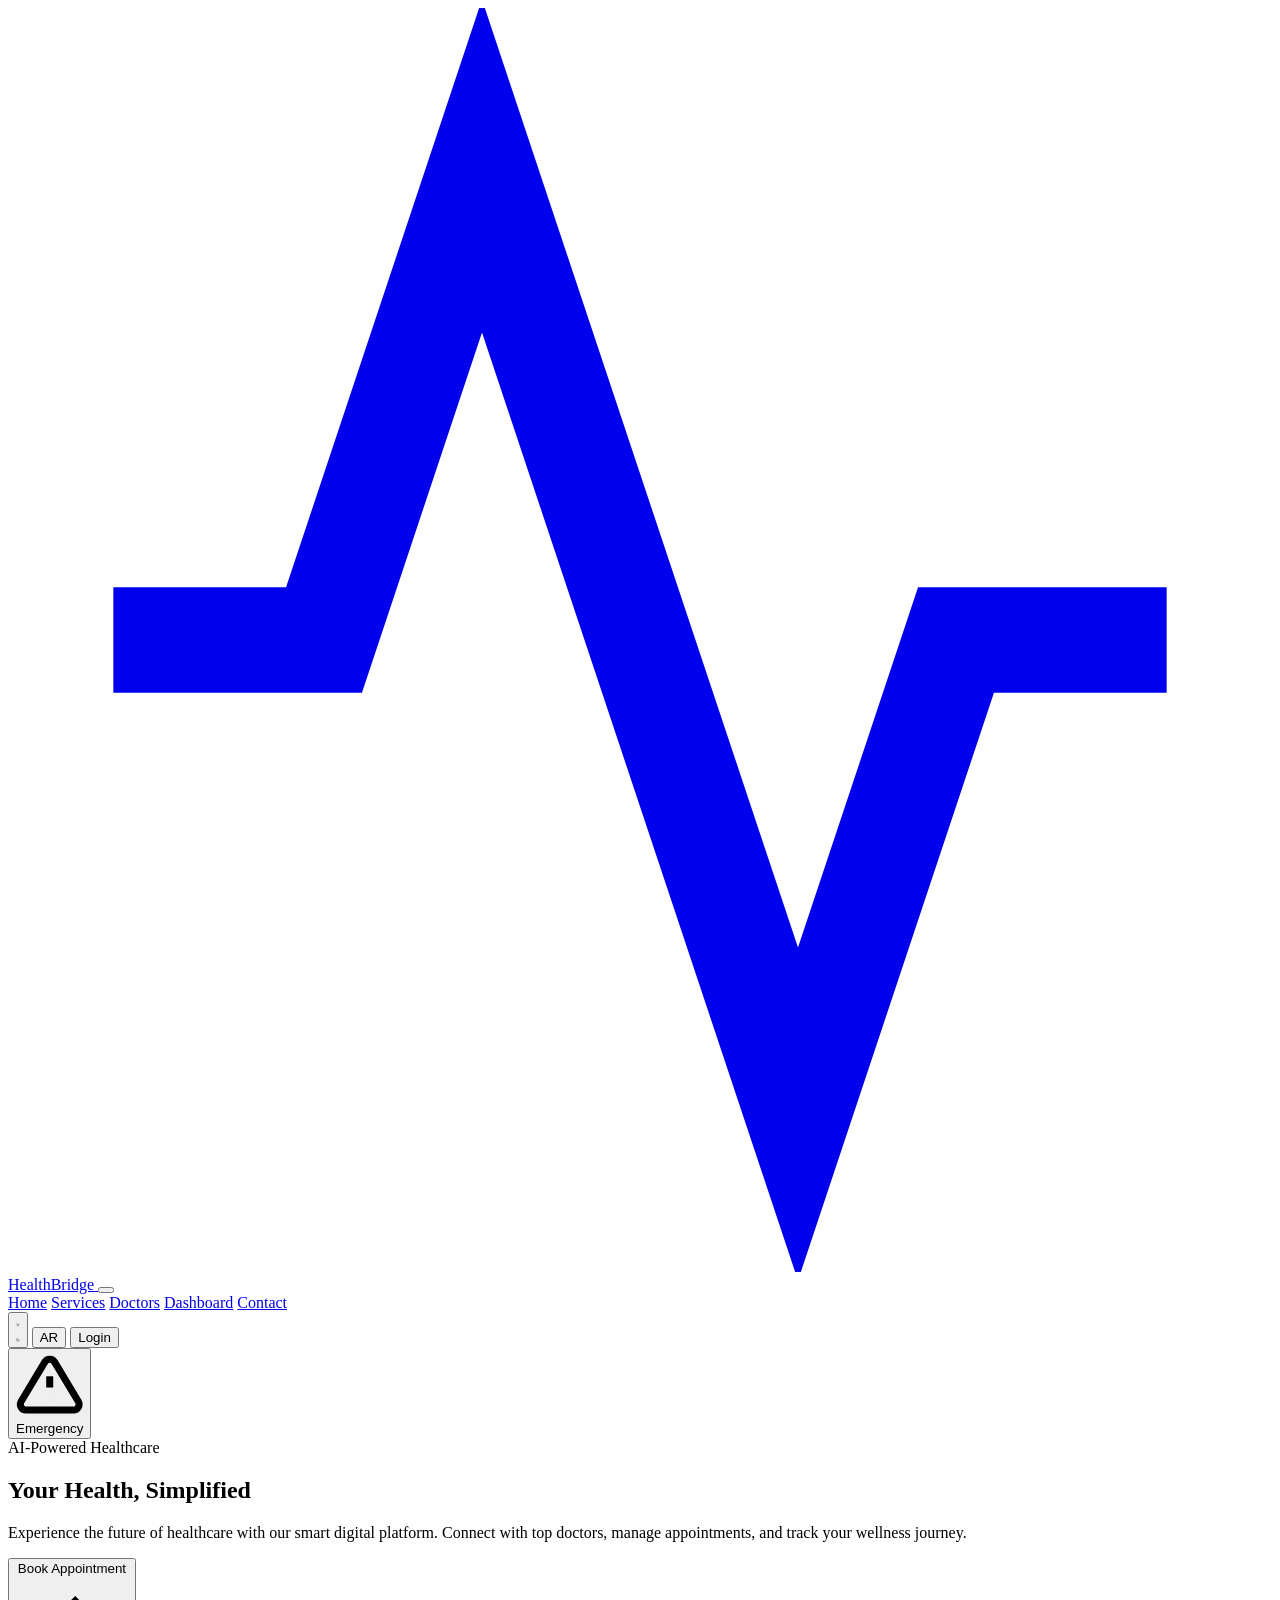
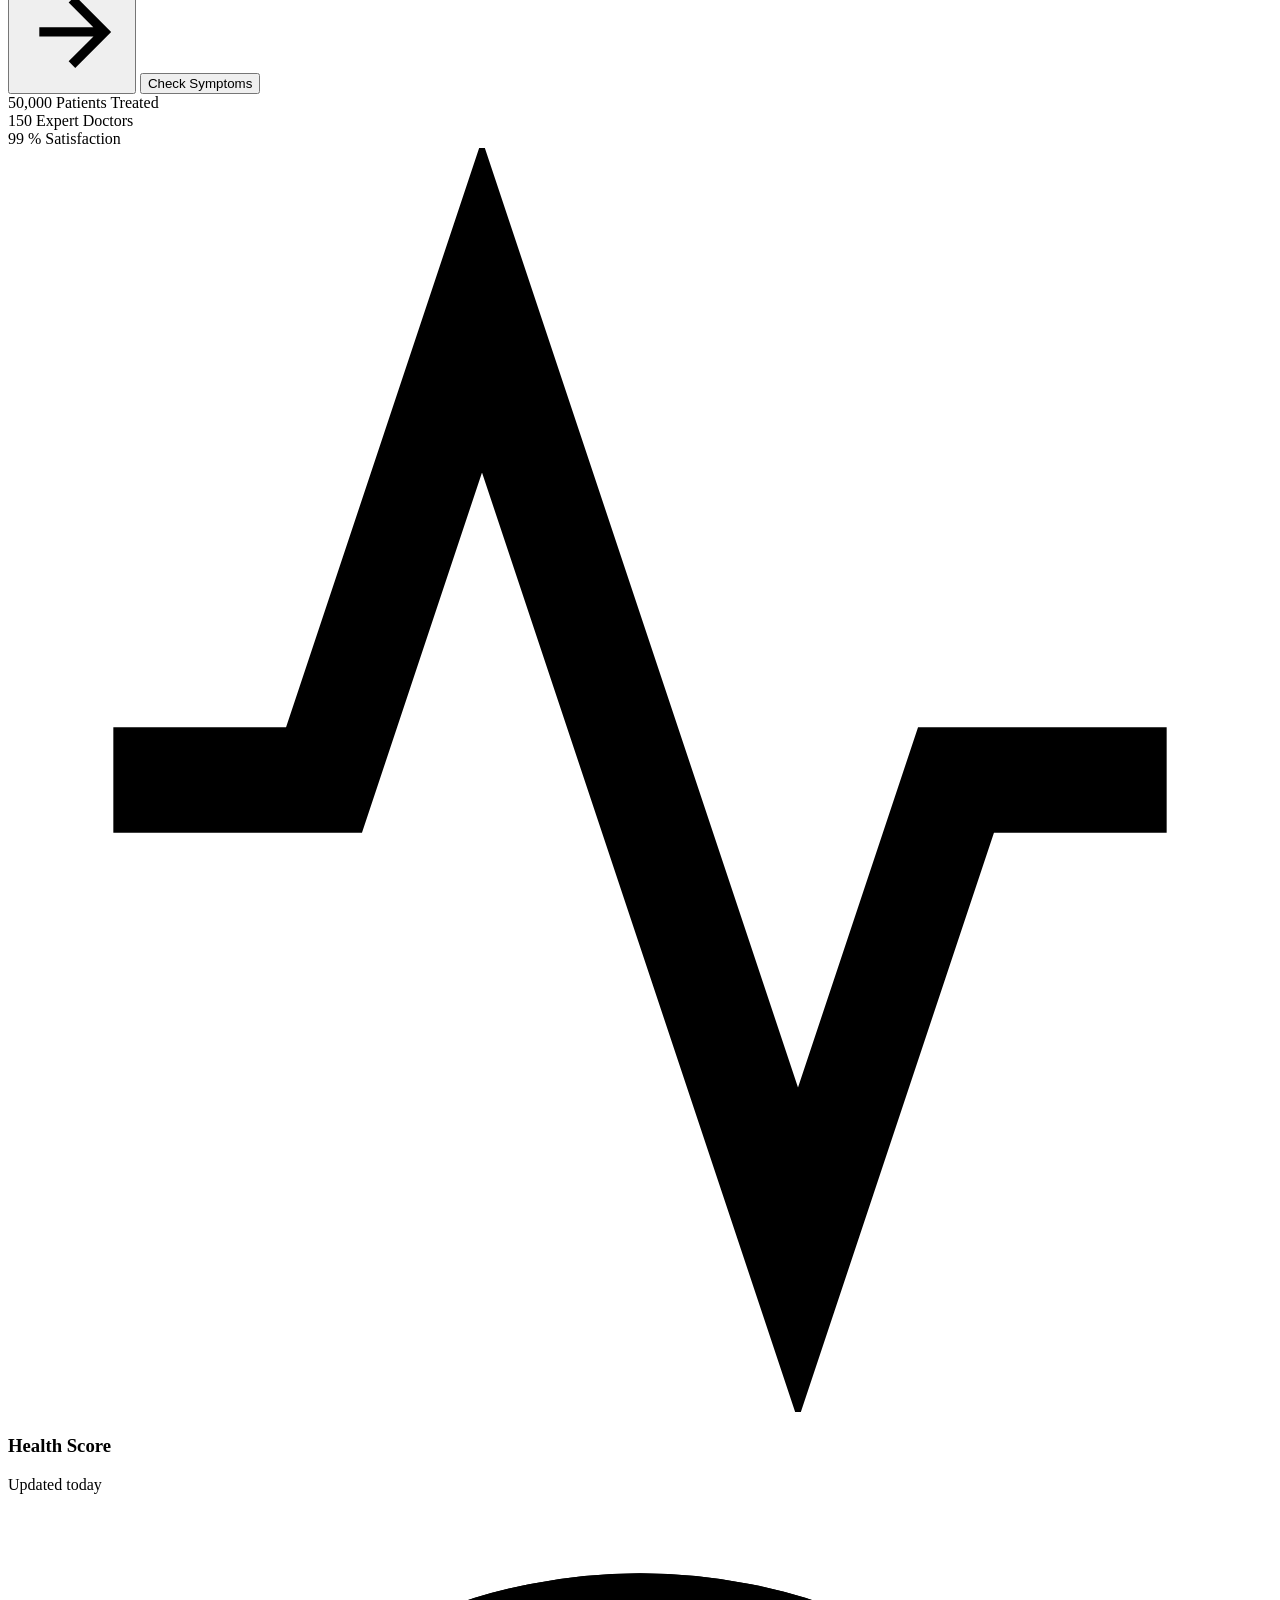
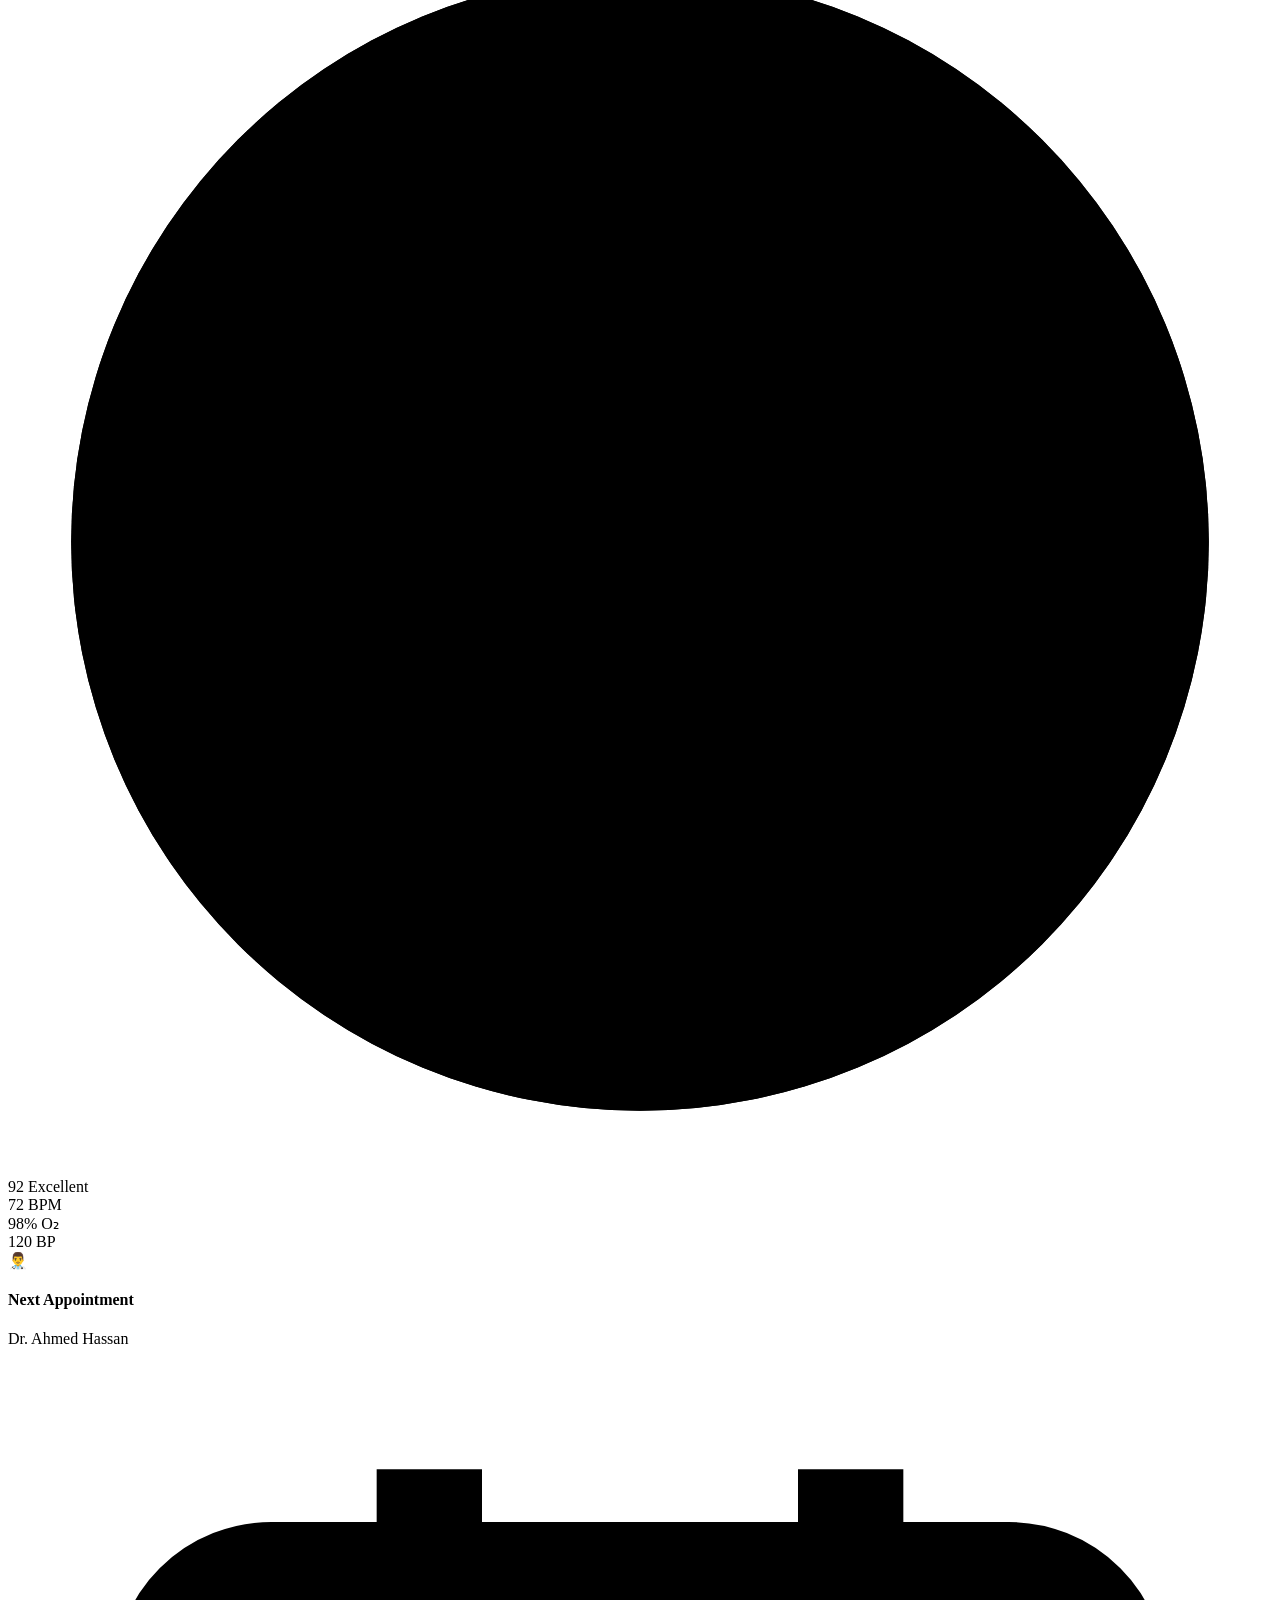
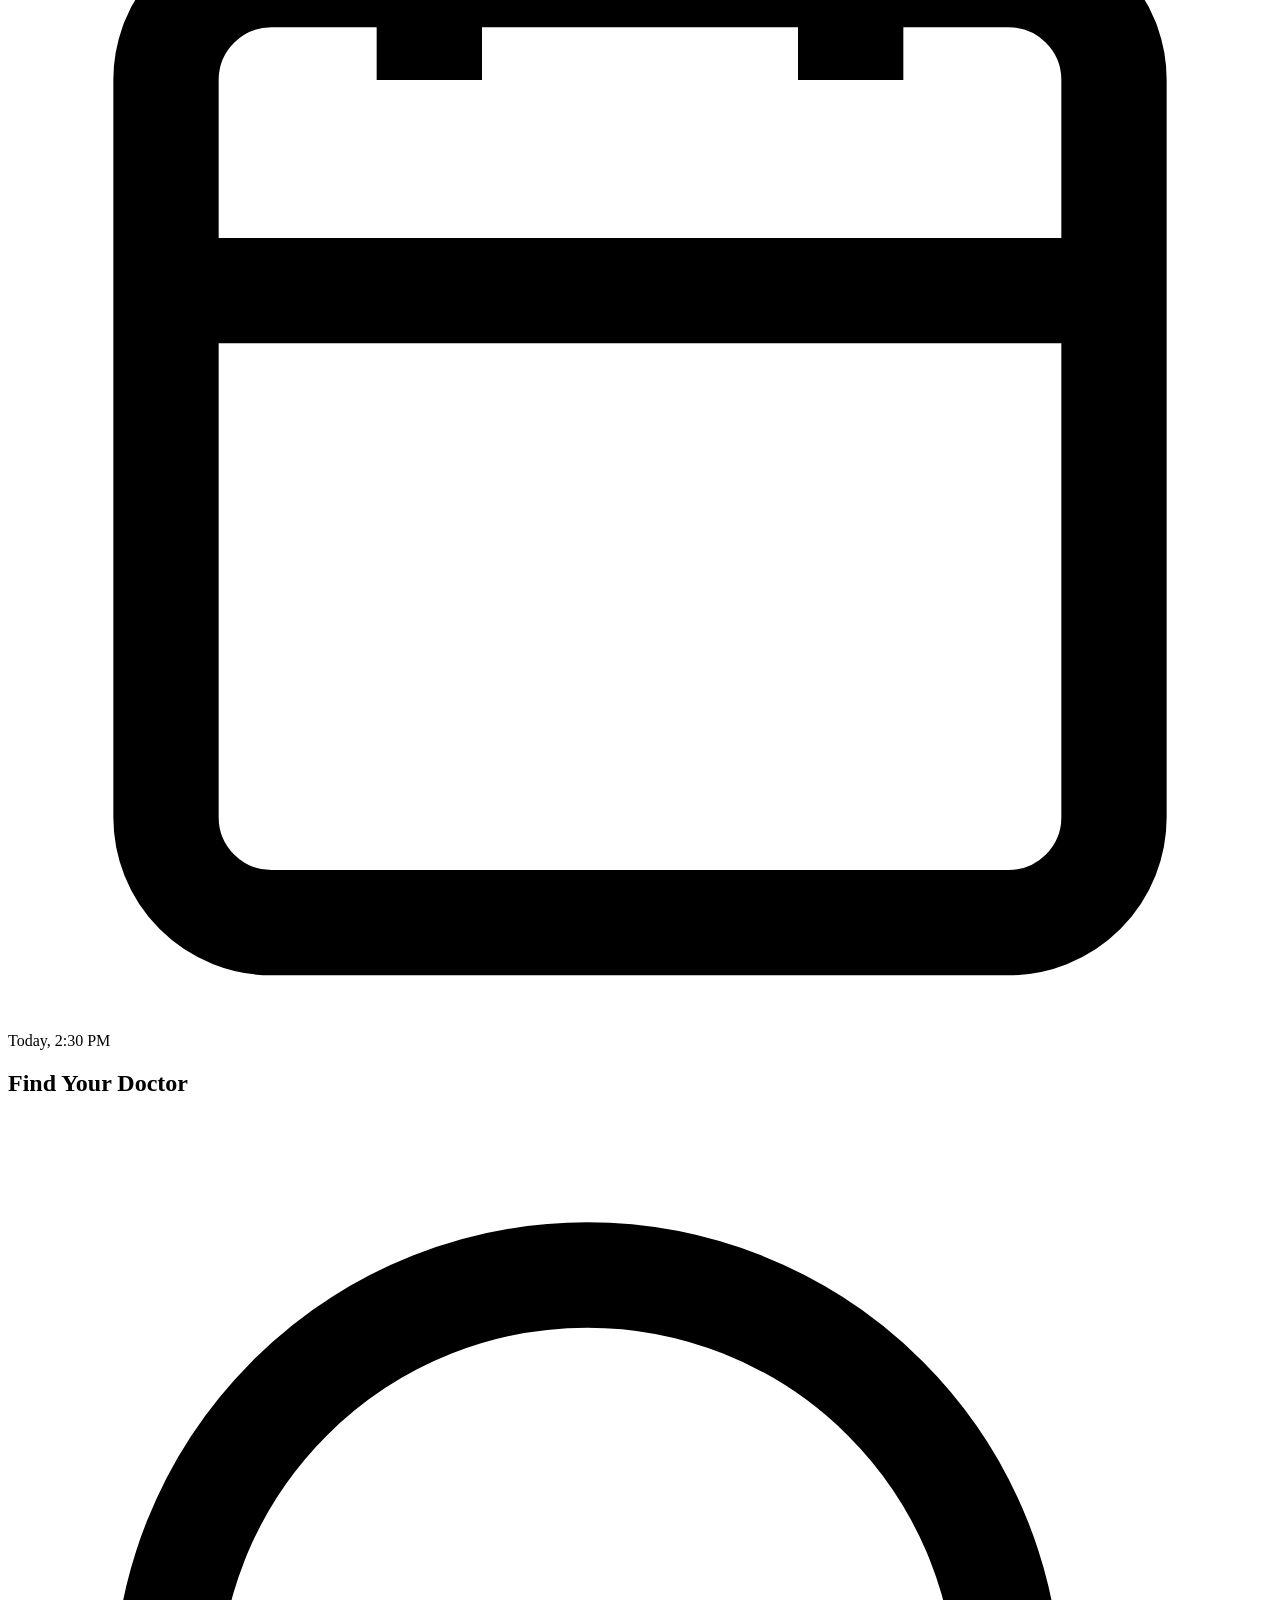
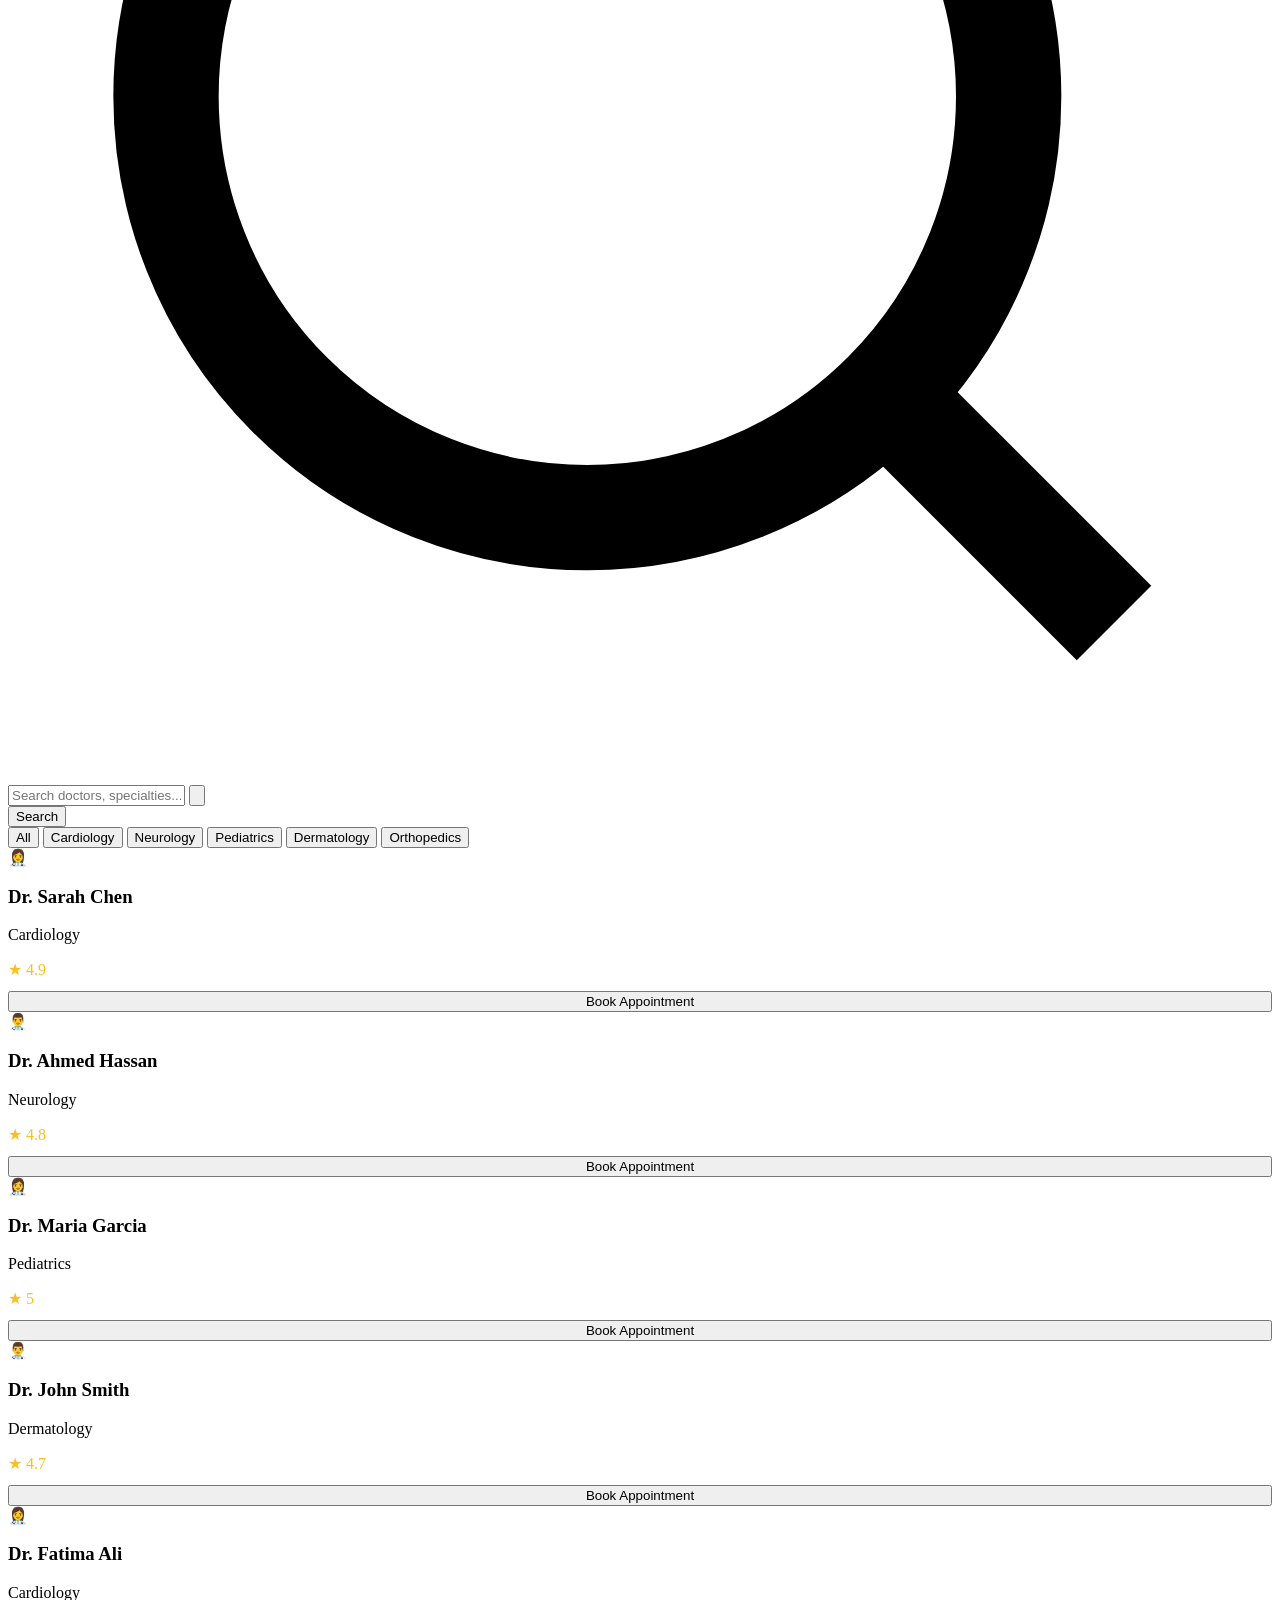
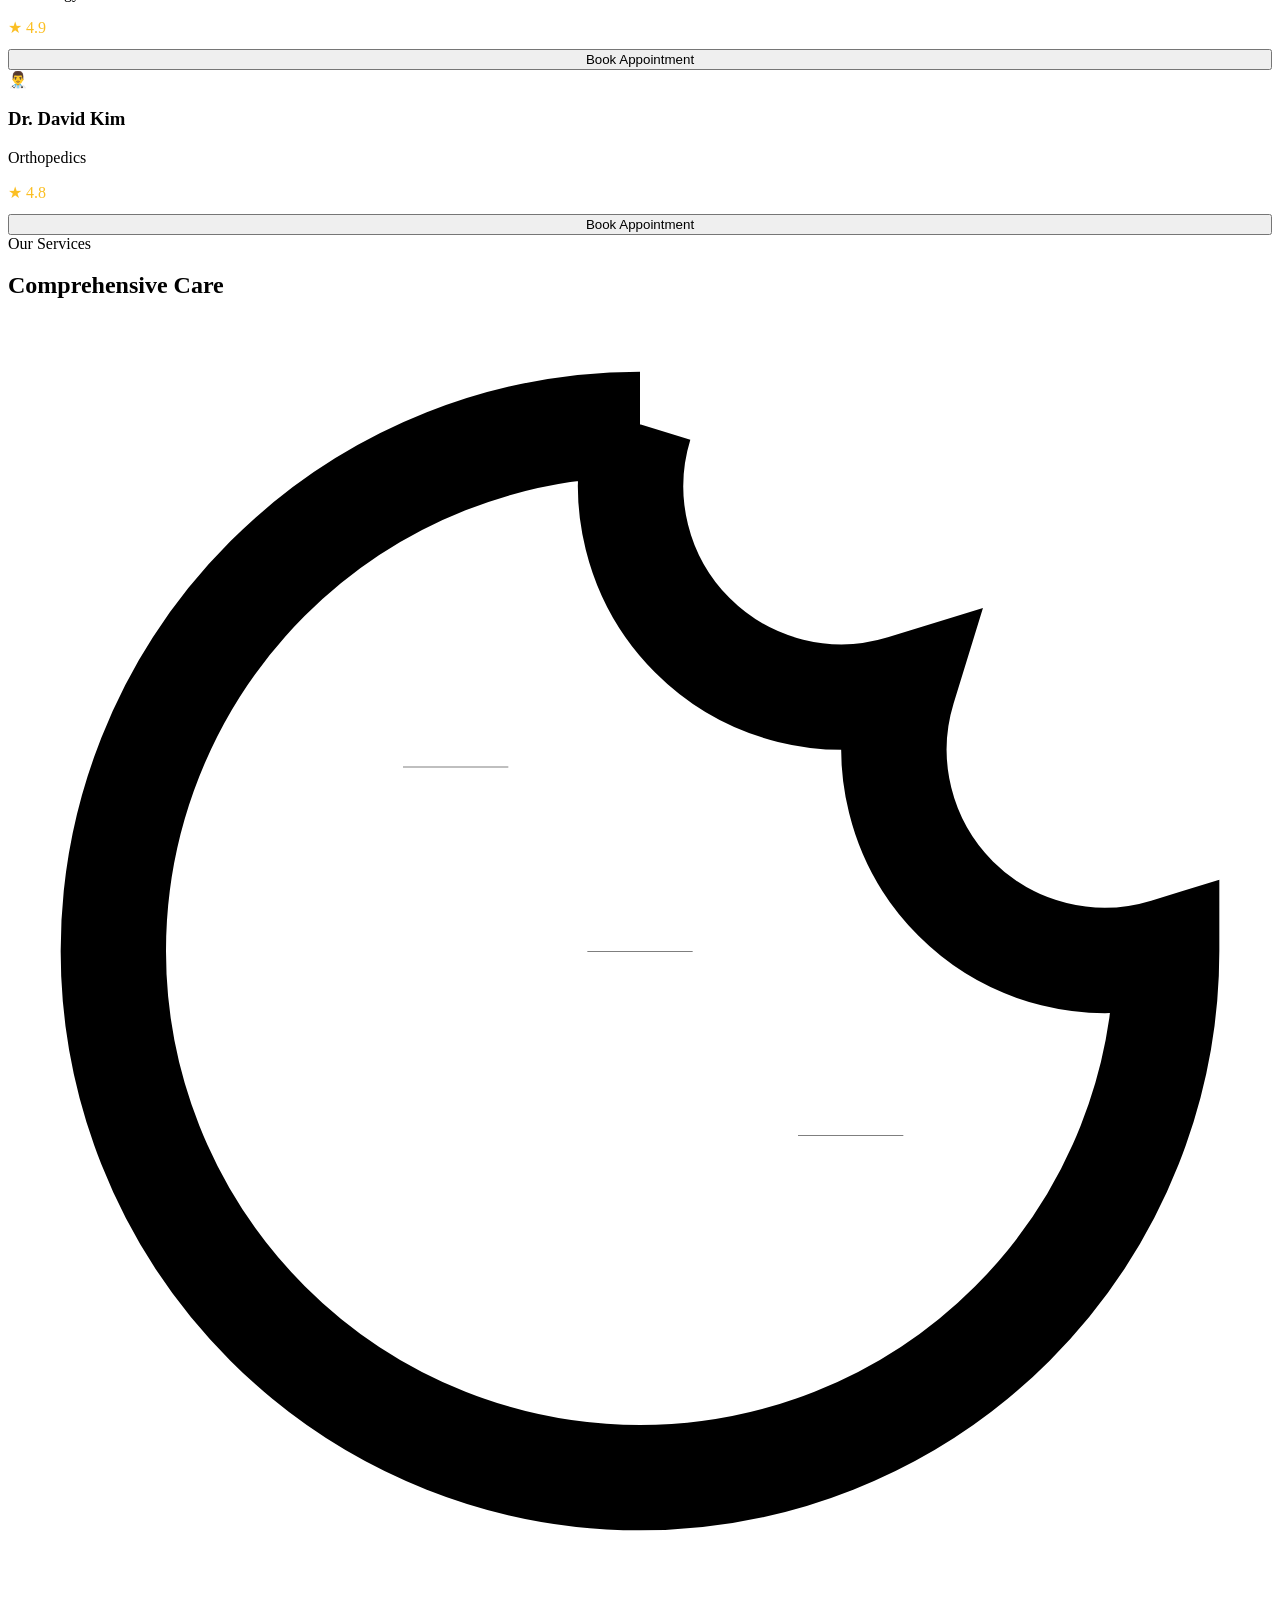
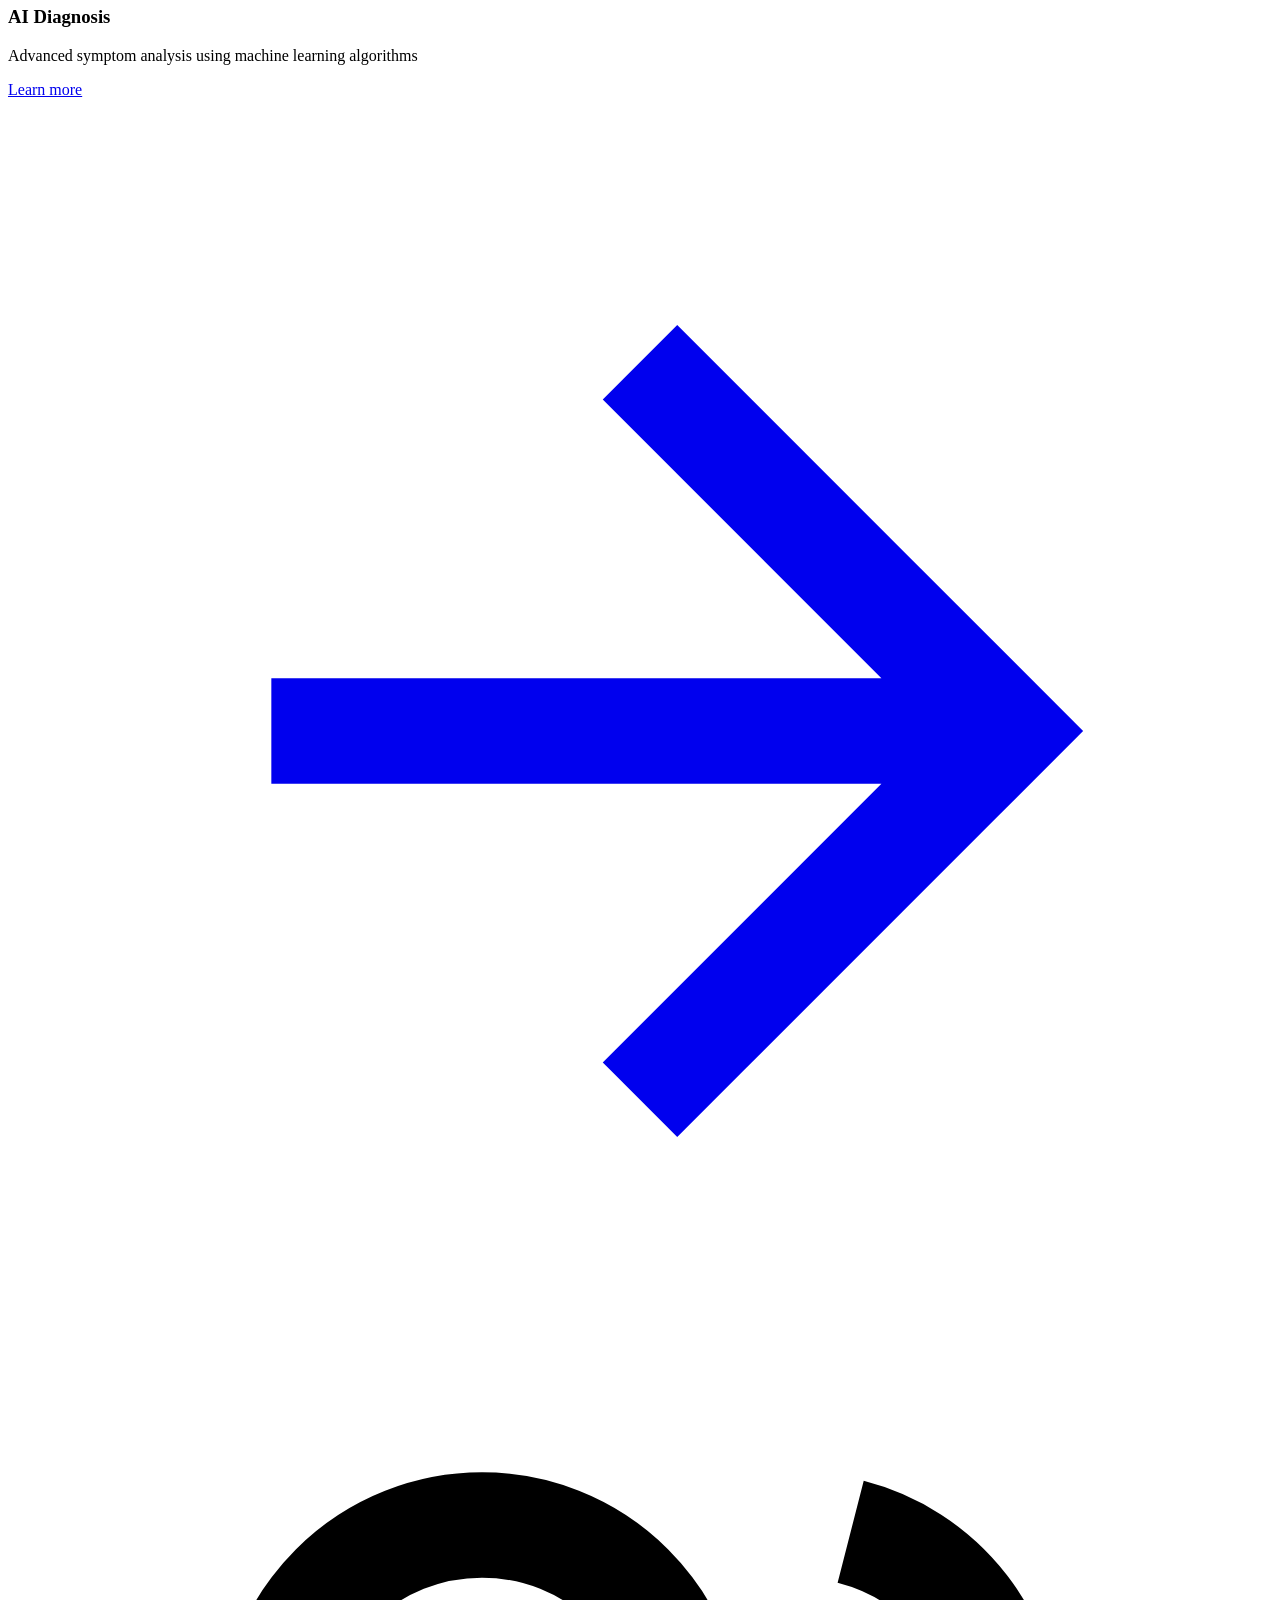
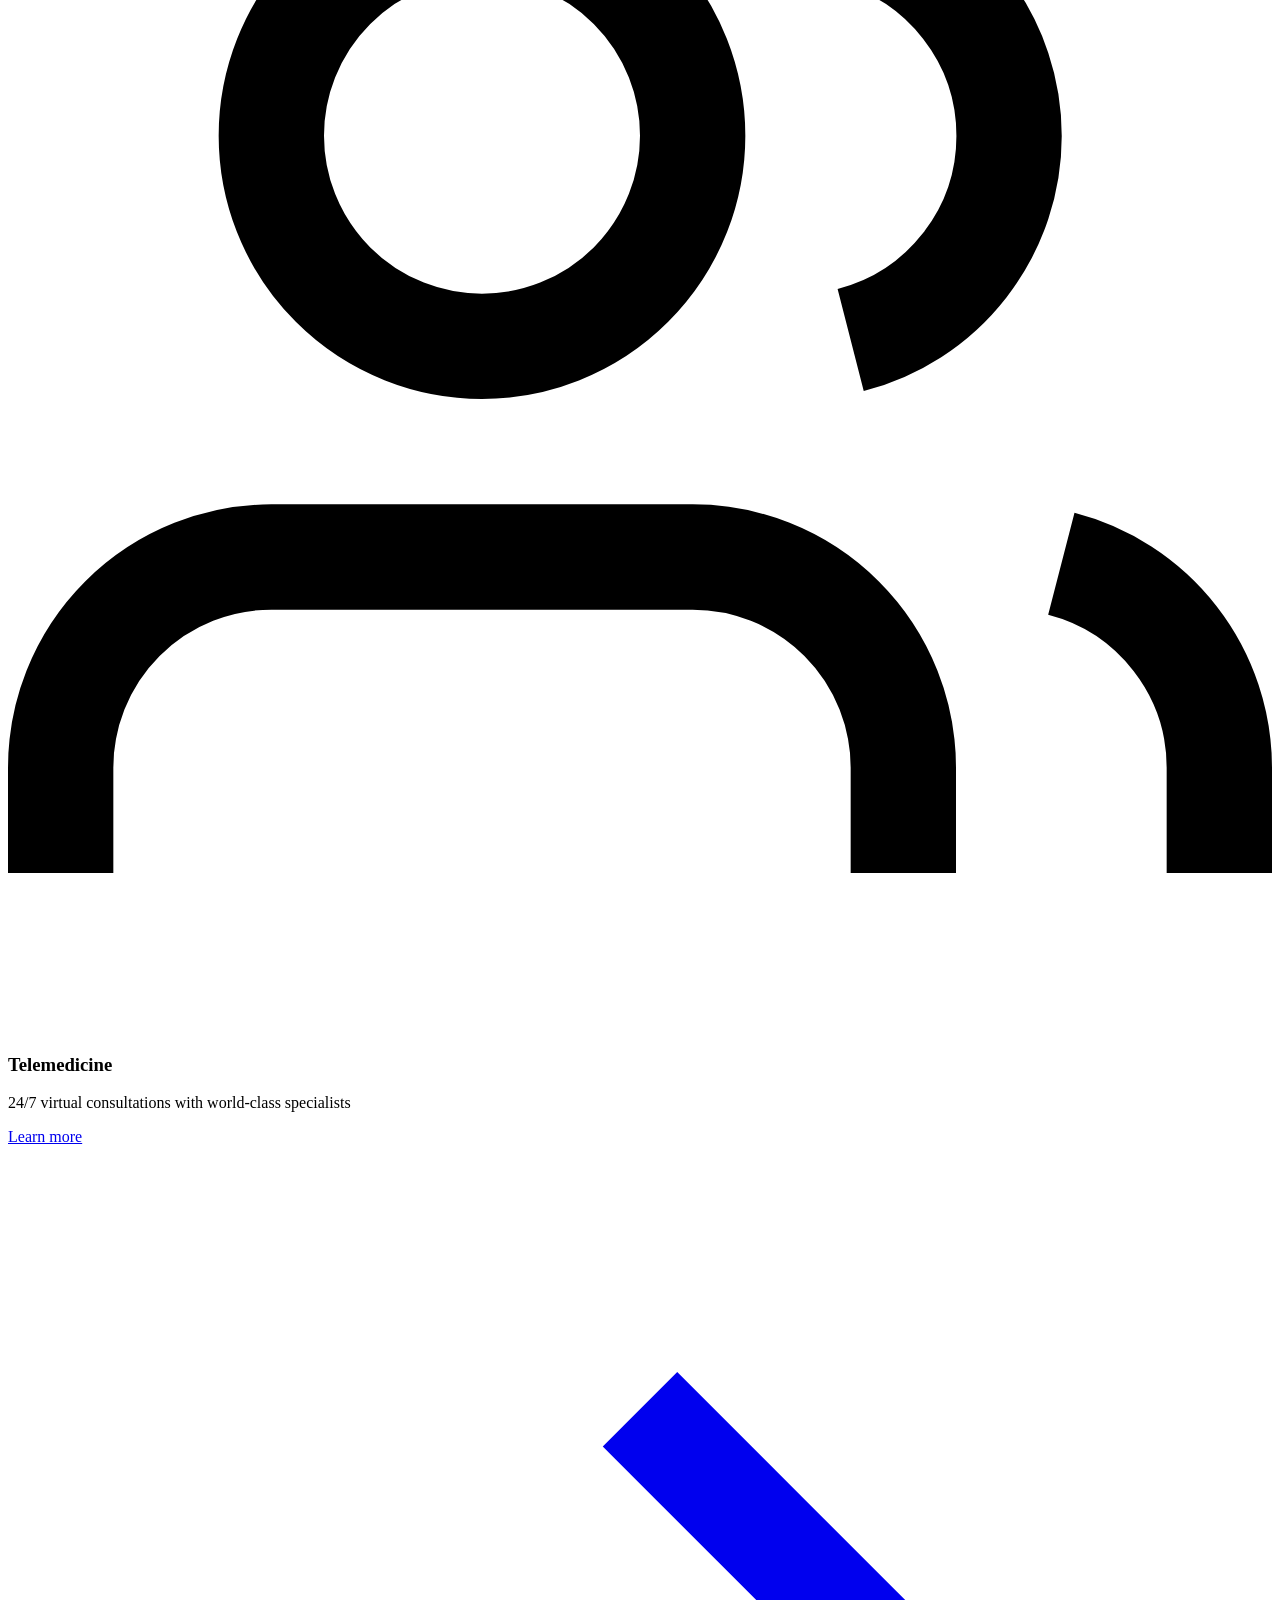
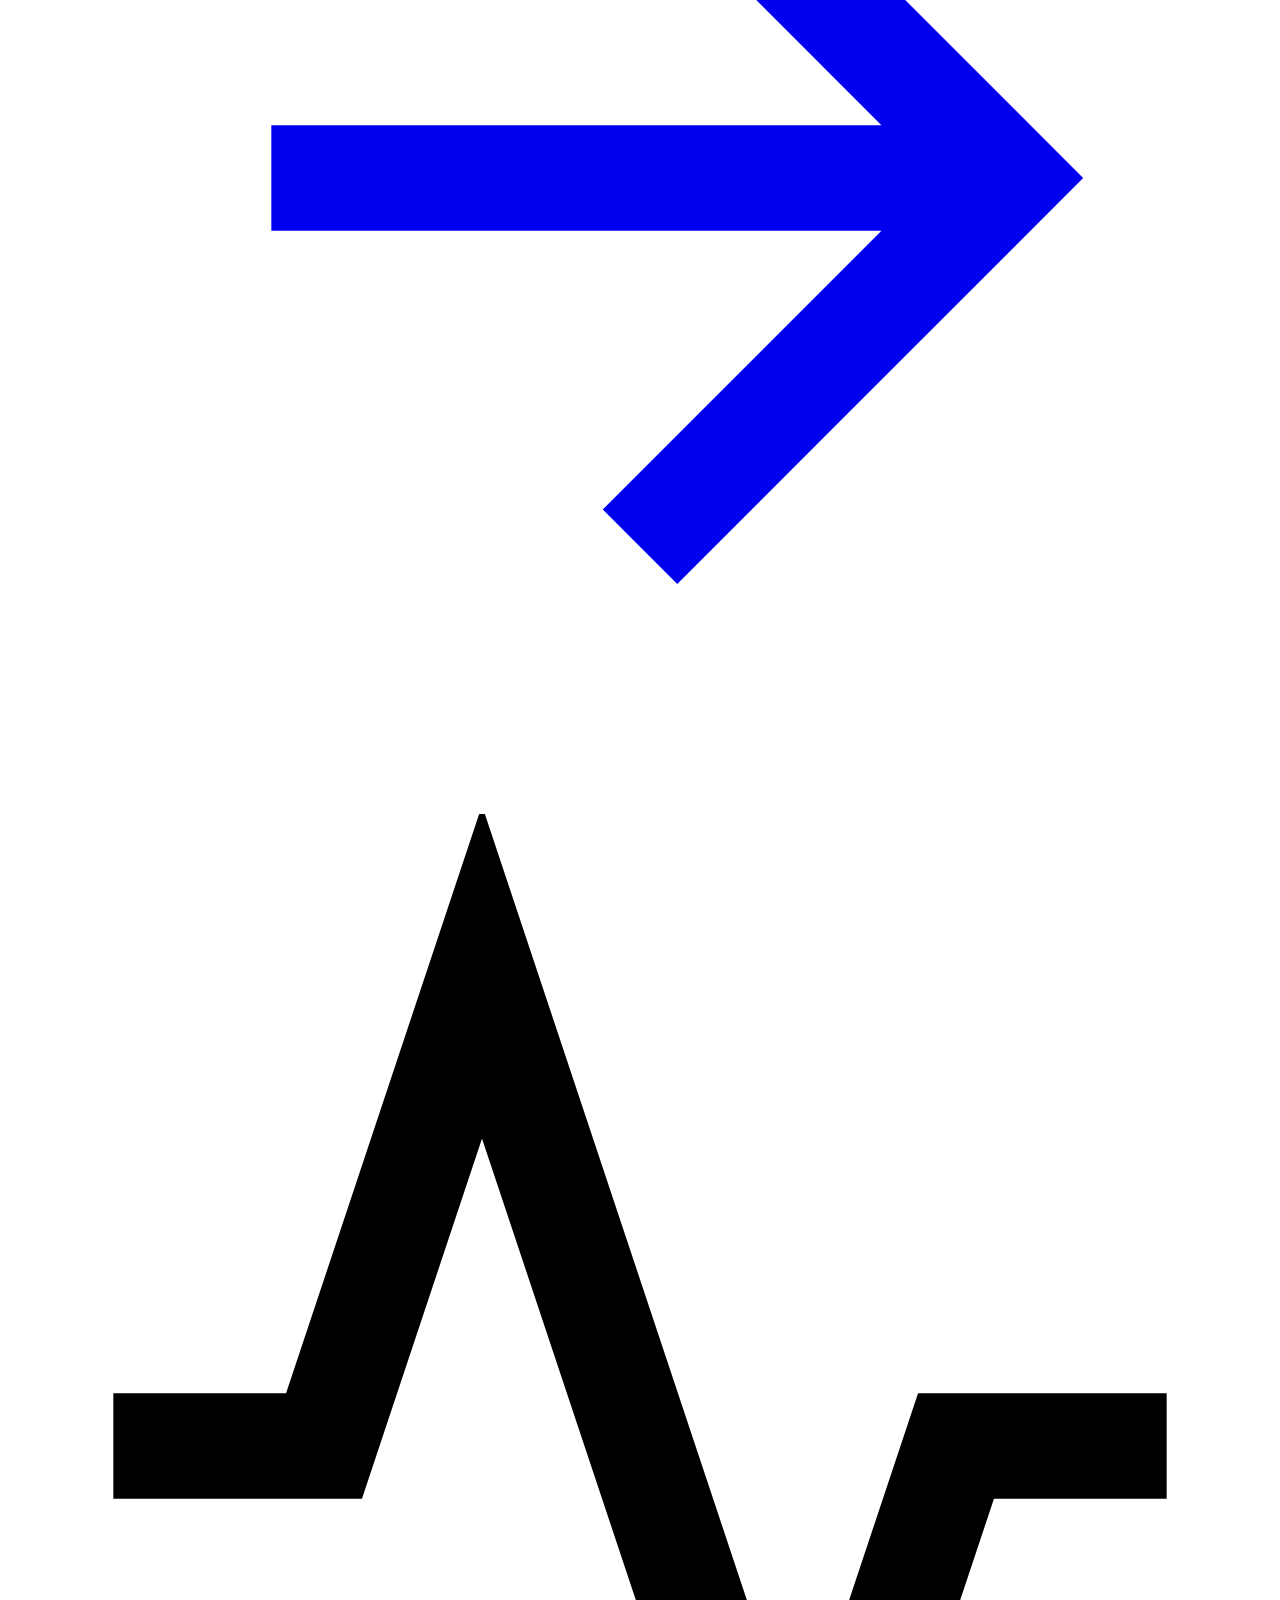
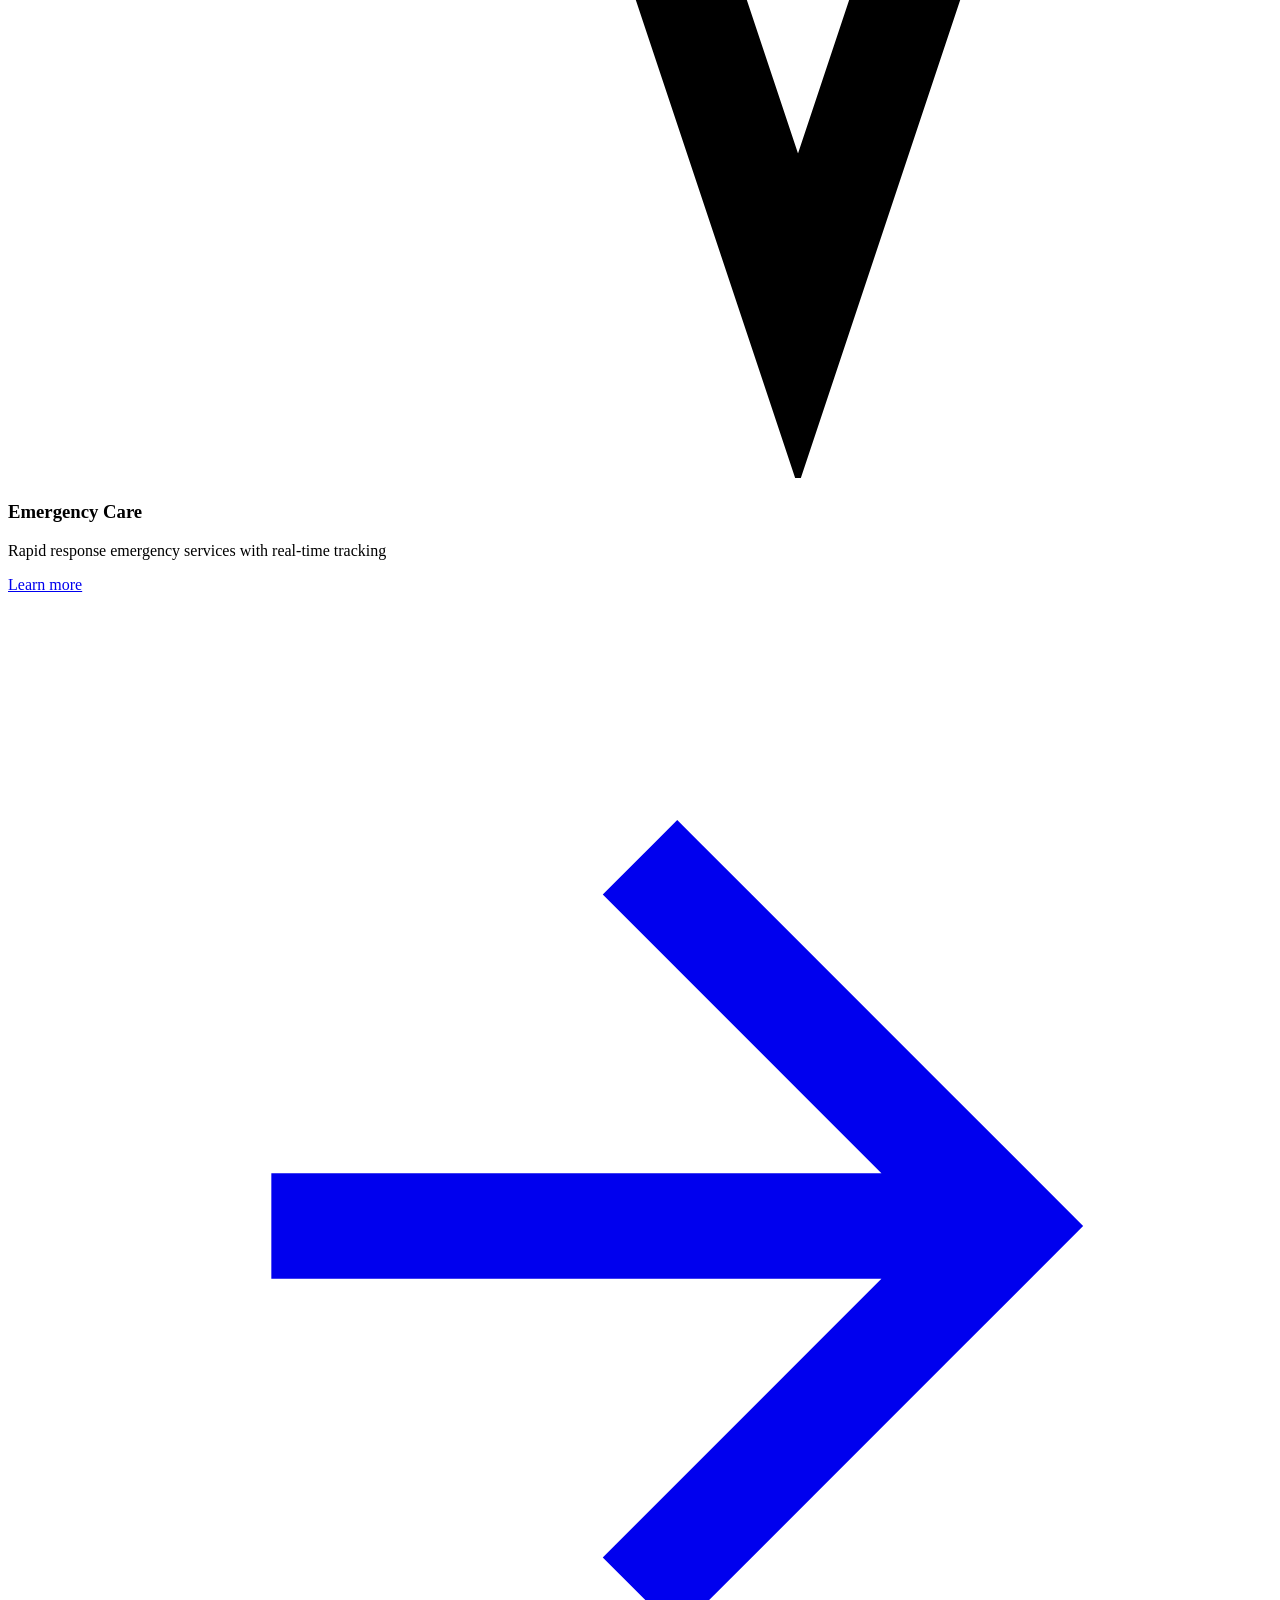
==== index.html @ 0bfe3eb2 "Add files via upload" ====
<!-- index.html -->
<!DOCTYPE html>
<html lang="en" dir="ltr" data-theme="light">
<head>
    <meta charset="UTF-8">
    <meta name="viewport" content="width=device-width, initial-scale=1.0">
    <title>HealthBridge - Smart Healthcare System</title>
    <link rel="stylesheet" href="150.css">
    <link href="https://fonts.googleapis.com/css2?family=Inter:wght@300;400;500;600;700&family=Noto+Sans+Arabic:wght@300;400;500;600;700&display=swap" rel="stylesheet">
</head>
<body>
    <!-- Scroll Progress -->
    <div class="scroll-progress"></div>

    <!-- Navigation -->
    <nav class="navbar" id="navbar">
        <div class="container nav-container">
            <a href="#" class="logo">
                <div class="logo-icon">
                    <svg viewBox="0 0 24 24" fill="none" stroke="currentColor" stroke-width="2">
                        <path d="M22 12h-4l-3 9L9 3l-3 9H2"/>
                    </svg>
                </div>
                <span class="logo-text">HealthBridge</span>
            </a>

            <button class="mobile-toggle" id="mobileToggle" aria-label="Toggle menu">
                <span></span><span></span><span></span>
            </button>

            <div class="nav-menu" id="navMenu">
                <a href="#home" class="nav-link active" data-i18n="nav_home">Home</a>
                <a href="#services" class="nav-link" data-i18n="nav_services">Services</a>
                <a href="#doctors" class="nav-link" data-i18n="nav_doctors">Doctors</a>
                <a href="#dashboard" class="nav-link" data-i18n="nav_dashboard">Dashboard</a>
                <a href="#contact" class="nav-link" data-i18n="nav_contact">Contact</a>
            </div>

            <div class="nav-actions">
                <button class="icon-btn theme-toggle" id="themeToggle" aria-label="Toggle theme">
                    <svg class="sun" viewBox="0 0 24 24" fill="none" stroke="currentColor" stroke-width="2"><circle cx="12" cy="12" r="5"/><path d="M12 1v2m0 18v2M4.22 4.22l1.42 1.42m12.72 12.72l1.42 1.42M1 12h2m18 0h2M4.22 19.78l1.42-1.42M18.36 5.64l1.42-1.42"/></svg>
                    <svg class="moon" viewBox="0 0 24 24" fill="none" stroke="currentColor" stroke-width="2"><path d="M21 12.79A9 9 0 1 1 11.21 3 7 7 0 0 0 21 12.79z"/></svg>
                </button>
                <button class="icon-btn lang-toggle" id="langToggle" aria-label="Toggle language">
                    <span class="lang-code">AR</span>
                </button>
                <button class="btn btn-primary login-btn" data-i18n="login">Login</button>
            </div>
        </div>
    </nav>

    <!-- Emergency Floating Button -->
    <button class="emergency-fab" id="emergencyBtn" aria-label="Emergency">
        <div class="emergency-icon">
            <svg viewBox="0 0 24 24" fill="none" stroke="currentColor" stroke-width="2.5">
                <path d="M10.29 3.86L1.82 18a2 2 0 0 0 1.71 3h16.94a2 2 0 0 0 1.71-3L13.71 3.86a2 2 0 0 0-3.42 0z"/>
                <line x1="12" y1="9" x2="12" y2="13"/>
                <line x1="12" y1="17" x2="12.01" y2="17"/>
            </svg>
        </div>
        <span class="emergency-text" data-i18n="emergency">Emergency</span>
        <div class="emergency-pulse"></div>
    </button>

    <!-- Main Content -->
    <main>
        <!-- Hero Section -->
        <section class="hero" id="home">
            <div class="hero-bg">
                <div class="gradient-orb orb-1"></div>
                <div class="gradient-orb orb-2"></div>
            </div>
            
            <div class="container">
                <div class="hero-grid">
                    <div class="hero-content">
                        <div class="badge">
                            <span class="badge-dot"></span>
                            <span data-i18n="hero_badge">AI-Powered Healthcare</span>
                        </div>
                        
                        <h1 class="hero-title">
                            <span data-i18n="hero_title_1">Your Health,</span>
                            <span class="gradient-text" data-i18n="hero_title_2">Simplified</span>
                        </h1>
                        
                        <p class="hero-description" data-i18n="hero_desc">
                            Experience the future of healthcare with our smart digital platform. 
                            Connect with top doctors, manage appointments, and track your wellness journey.
                        </p>

                        <div class="hero-actions">
                            <button class="btn btn-primary btn-lg" onclick="app.showModal('appointment')">
                                <span data-i18n="btn_book_now">Book Appointment</span>
                                <svg viewBox="0 0 24 24" fill="none" stroke="currentColor" stroke-width="2"><path d="M5 12h14M12 5l7 7-7 7"/></svg>
                            </button>
                            <button class="btn btn-glass btn-lg" onclick="document.getElementById('symptomChecker').scrollIntoView({behavior: 'smooth'})">
                                <span data-i18n="btn_check_symptoms">Check Symptoms</span>
                            </button>
                        </div>

                        <div class="hero-stats">
                            <div class="stat-item">
                                <span class="stat-value" data-count="50000">0</span>
                                <span class="stat-label" data-i18n="stat_patients">Patients Treated</span>
                            </div>
                            <div class="stat-divider"></div>
                            <div class="stat-item">
                                <span class="stat-value" data-count="150">0</span>
                                <span class="stat-label" data-i18n="stat_doctors">Expert Doctors</span>
                            </div>
                            <div class="stat-divider"></div>
                            <div class="stat-item">
                                <span class="stat-value" data-count="99">0</span>
                                <span class="stat-suffix">%</span>
                                <span class="stat-label" data-i18n="stat_satisfaction">Satisfaction</span>
                            </div>
                        </div>
                    </div>

                    <div class="hero-visual">
                        <div class="glass-card health-score-card">
                            <div class="card-header">
                                <div class="card-icon">
                                    <svg viewBox="0 0 24 24" fill="none" stroke="currentColor" stroke-width="2"><path d="M22 12h-4l-3 9L9 3l-3 9H2"/></svg>
                                </div>
                                <div>
                                    <h3 data-i18n="health_score">Health Score</h3>
                                    <p class="card-subtitle" data-i18n="last_updated">Updated today</p>
                                </div>
                            </div>
                            
                            <div class="score-circle">
                                <svg viewBox="0 0 100 100">
                                    <circle class="score-bg" cx="50" cy="50" r="45"/>
                                    <circle class="score-progress" cx="50" cy="50" r="45" stroke-dasharray="283" stroke-dashoffset="283"/>
                                </svg>
                                <div class="score-content">
                                    <span class="score-number">92</span>
                                    <span class="score-label" data-i18n="excellent">Excellent</span>
                                </div>
                            </div>

                            <div class="score-metrics">
                                <div class="metric">
                                    <span class="metric-value">72</span>
                                    <span class="metric-label" data-i18n="heart_rate">BPM</span>
                                </div>
                                <div class="metric">
                                    <span class="metric-value">98%</span>
                                    <span class="metric-label" data-i18n="oxygen">O₂</span>
                                </div>
                                <div class="metric">
                                    <span class="metric-value">120</span>
                                    <span class="metric-label" data-i18n="bp">BP</span>
                                </div>
                            </div>
                        </div>

                        <div class="floating-card appointment-preview">
                            <div class="preview-header">
                                <div class="doctor-avatar">👨‍⚕️</div>
                                <div>
                                    <h4 data-i18n="next_appointment">Next Appointment</h4>
                                    <p>Dr. Ahmed Hassan</p>
                                </div>
                            </div>
                            <div class="preview-time">
                                <svg viewBox="0 0 24 24" fill="none" stroke="currentColor" stroke-width="2"><rect x="3" y="4" width="18" height="18" rx="2" ry="2"/><line x1="16" y1="2" x2="16" y2="6"/><line x1="8" y1="2" x2="8" y2="6"/><line x1="3" y1="10" x2="21" y2="10"/></svg>
                                <span>Today, 2:30 PM</span>
                            </div>
                        </div>
                    </div>
                </div>
            </div>
        </section>

        <!-- Smart Search Section -->
        <section class="search-section" id="doctors">
            <div class="container">
                <div class="glass-card search-card">
                    <h2 class="section-title" data-i18n="find_doctor">Find Your Doctor</h2>
                    
                    <div class="search-box">
                        <div class="search-input-wrapper">
                            <svg class="search-icon" viewBox="0 0 24 24" fill="none" stroke="currentColor" stroke-width="2"><circle cx="11" cy="11" r="8"/><path d="m21 21-4.35-4.35"/></svg>
                            <input type="text" id="doctorSearch" placeholder="Search doctors, specialties..." data-i18n-placeholder="search_placeholder">
                            <button class="voice-search" aria-label="Voice search">
                                <svg viewBox="0 0 24 24" fill="none" stroke="currentColor" stroke-width="2"><path d="M12 1a3 3 0 0 0-3 3v8a3 3 0 0 0 6 0V4a3 3 0 0 0-3-3z"/><path d="M19 10v2a7 7 0 0 1-14 0v-2"/><line x1="12" y1="19" x2="12" y2="23"/><line x1="8" y1="23" x2="16" y2="23"/></svg>
                            </button>
                        </div>
                        <button class="btn btn-primary" data-i18n="search">Search</button>
                    </div>

                    <div class="quick-filters">
                        <button class="filter-chip active" data-filter="all" data-i18n="filter_all">All</button>
                        <button class="filter-chip" data-filter="cardiology" data-i18n="filter_cardiology">Cardiology</button>
                        <button class="filter-chip" data-filter="neurology" data-i18n="filter_neurology">Neurology</button>
                        <button class="filter-chip" data-filter="pediatrics" data-i18n="filter_pediatrics">Pediatrics</button>
                        <button class="filter-chip" data-filter="dermatology" data-i18n="filter_dermatology">Dermatology</button>
                        <button class="filter-chip" data-filter="orthopedics" data-i18n="filter_orthopedics">Orthopedics</button>
                    </div>

                    <div class="doctors-grid" id="doctorsGrid">
                        <!-- Loaded dynamically via JS -->
                        <div class="skeleton-card"></div>
                        <div class="skeleton-card"></div>
                        <div class="skeleton-card"></div>
                        <div class="skeleton-card"></div>
                    </div>
                </div>
            </div>
        </section>

        <!-- Services Section -->
        <section class="services" id="services">
            <div class="container">
                <div class="section-header">
                    <span class="section-tag" data-i18n="our_services">Our Services</span>
                    <h2 class="section-title" data-i18n="comprehensive_care">Comprehensive Care</h2>
                </div>

                <div class="services-grid">
                    <div class="service-card glass-card">
                        <div class="service-icon gradient-1">
                            <svg viewBox="0 0 24 24" fill="none" stroke="currentColor" stroke-width="2"><path d="M12 2a10 10 0 1 0 10 10 4 4 0 0 1-5-5 4 4 0 0 1-5-5"/><path d="M8.5 8.5v.01"/><path d="M16 15.5v.01"/><path d="M12 12v.01"/></svg>
                        </div>
                        <h3 data-i18n="service_ai">AI Diagnosis</h3>
                        <p data-i18n="service_ai_desc">Advanced symptom analysis using machine learning algorithms</p>
                        <a href="#" class="service-link">
                            <span data-i18n="learn_more">Learn more</span>
                            <svg viewBox="0 0 24 24" fill="none" stroke="currentColor" stroke-width="2"><path d="M5 12h14M12 5l7 7-7 7"/></svg>
                        </a>
                    </div>

                    <div class="service-card glass-card">
                        <div class="service-icon gradient-2">
                            <svg viewBox="0 0 24 24" fill="none" stroke="currentColor" stroke-width="2"><path d="M17 21v-2a4 4 0 0 0-4-4H5a4 4 0 0 0-4 4v2"/><circle cx="9" cy="7" r="4"/><path d="M23 21v-2a4 4 0 0 0-3-3.87"/><path d="M16 3.13a4 4 0 0 1 0 7.75"/></svg>
                        </div>
                        <h3 data-i18n="service_tele">Telemedicine</h3>
                        <p data-i18n="service_tele_desc">24/7 virtual consultations with world-class specialists</p>
                        <a href="#" class="service-link">
                            <span data-i18n="learn_more">Learn more</span>
                            <svg viewBox="0 0 24 24" fill="none" stroke="currentColor" stroke-width="2"><path d="M5 12h14M12 5l7 7-7 7"/></svg>
                        </a>
                    </div>

                    <div class="service-card glass-card">
                        <div class="service-icon gradient-3">
                            <svg viewBox="0 0 24 24" fill="none" stroke="currentColor" stroke-width="2"><path d="M22 12h-4l-3 9L9 3l-3 9H2"/></svg>
                        </div>
                        <h3 data-i18n="service_emergency">Emergency Care</h3>
                        <p data-i18n="service_emergency_desc">Rapid response emergency services with real-time tracking</p>
                        <a href="#" class="service-link">
                            <span data-i18n="learn_more">Learn more</span>
                            <svg viewBox="0 0 24 24" fill="none" stroke="currentColor" stroke-width="2"><path d="M5 12h14M12 5l7 7-7 7"/></svg>
                        </a>
                    </div>

                    <div class="service-card glass-card">
                        <div class="service-icon gradient-4">
                            <svg viewBox="0 0 24 24" fill="none" stroke="currentColor" stroke-width="2"><rect x="2" y="3" width="20" height="14" rx="2" ry="2"/><line x1="8" y1="21" x2="16" y2="21"/><line x1="12" y1="17" x2="12" y2="21"/></svg>
                        </div>
                        <h3 data-i18n="service_monitor">Remote Monitoring</h3>
                        <p data-i18n="service_monitor_desc">Continuous health tracking with smart device integration</p>
                        <a href="#" class="service-link">
                            <span data-i18n="learn_more">Learn more</span>
                            <svg viewBox="0 0 24 24" fill="none" stroke="currentColor" stroke-width="2"><path d="M5 12h14M12 5l7 7-7 7"/></svg>
                        </a>
                    </div>
                </div>
            </div>
        </section>

        <!-- AI Symptom Checker -->
        <section class="symptom-section" id="symptomChecker">
            <div class="container">
                <div class="glass-card symptom-card">
                    <div class="symptom-header">
                        <div class="symptom-icon">🤖</div>
                        <div>
                            <h2 data-i18n="ai_checker">AI Symptom Checker</h2>
                            <p data-i18n="ai_checker_desc">Describe your symptoms for instant preliminary analysis</p>
                        </div>
                    </div>

                    <div class="chat-container" id="chatContainer">
                        <div class="chat-message bot">
                            <div class="message-avatar">🤖</div>
                            <div class="message-content">
                                <p data-i18n="chat_welcome">Hello! I'm your AI health assistant. Please describe your symptoms in detail.</p>
                            </div>
                        </div>
                    </div>

                    <div class="chat-input-area">
                        <input type="text" id="symptomInput" placeholder="Type your symptoms..." data-i18n-placeholder="type_symptoms">
                        <button class="btn btn-primary" id="sendSymptom">
                            <svg viewBox="0 0 24 24" fill="none" stroke="currentColor" stroke-width="2"><line x1="22" y1="2" x2="11" y2="13"/><polygon points="22 2 15 22 11 13 2 9 22 2"/></svg>
                        </button>
                    </div>

                    <div class="quick-symptoms">
                        <span data-i18n="common_symptoms">Common:</span>
                        <button class="symptom-tag">Headache</button>
                        <button class="symptom-tag">Fever</button>
                        <button class="symptom-tag">Cough</button>
                        <button class="symptom-tag">Fatigue</button>
                    </div>
                </div>
            </div>
        </section>

        <!-- Dashboard Preview -->
        <section class="dashboard-section" id="dashboard">
            <div class="container">
                <div class="section-header">
                    <span class="section-tag" data-i18n="patient_portal">Patient Portal</span>
                    <h2 class="section-title" data-i18n="your_dashboard">Your Dashboard</h2>
                </div>

                <div class="dashboard-grid">
                    <!-- Appointments -->
                    <div class="dash-card glass-card">
                        <div class="dash-header">
                            <h3 data-i18n="upcoming_apps">Upcoming Appointments</h3>
                            <button class="btn-icon">
                                <svg viewBox="0 0 24 24" fill="none" stroke="currentColor" stroke-width="2"><circle cx="12" cy="12" r="1"/><circle cx="19" cy="12" r="1"/><circle cx="5" cy="12" r="1"/></svg>
                            </button>
                        </div>
                        
                        <div class="appointment-list">
                            <div class="appointment-item">
                                <div class="app-time">
                                    <span class="time">10:00</span>
                                    <span class="period">AM</span>
                                </div>
                                <div class="app-info">
                                    <h4>Dr. Sarah Chen</h4>
                                    <p>Cardiology Checkup</p>
                                </div>
                                <span class="app-status confirmed" data-i18n="confirmed">Confirmed</span>
                            </div>

                            <div class="appointment-item">
                                <div class="app-time">
                                    <span class="time">02:30</span>
                                    <span class="period">PM</span>
                                </div>
                                <div class="app-info">
                                    <h4>Lab Results Review</h4>
                                    <p>General Medicine</p>
                                </div>
                                <span class="app-status pending" data-i18n="pending">Pending</span>
                            </div>
                        </div>

                        <button class="btn btn-outline btn-sm" data-i18n="view_all">View All</button>
                    </div>

                    <!-- Medicine Reminder -->
                    <div class="dash-card glass-card">
                        <div class="dash-header">
                            <h3 data-i18n="med_reminders">Medicine Reminders</h3>
                            <span class="badge-count">2</span>
                        </div>

                        <div class="med-list">
                            <div class="med-item">
                                <div class="med-checkbox">
                                    <input type="checkbox" id="med1" checked>
                                    <label for="med1"></label>
                                </div>
                                <div class="med-info">
                                    <h4>Vitamin D</h4>
                                    <p>08:00 AM • After breakfast</p>
                                </div>
                                <span class="med-dose">1 pill</span>
                            </div>

                            <div class="med-item">
                                <div class="med-checkbox">
                                    <input type="checkbox" id="med2">
                                    <label for="med2"></label>
                                </div>
                                <div class="med-info">
                                    <h4>Omega-3</h4>
                                    <p>08:00 PM • After dinner</p>
                                </div>
                                <span class="med-dose">2 pills</span>
                            </div>
                        </div>
                    </div>

                    <!-- Health Timeline -->
                    <div class="dash-card glass-card timeline-card">
                        <div class="dash-header">
                            <h3 data-i18n="recent_activity">Recent Activity</h3>
                        </div>

                        <div class="timeline">
                            <div class="timeline-item">
                                <div class="timeline-dot"></div>
                                <div class="timeline-content">
                                    <h4>Blood Test Results</h4>
                                    <p>Cholesterol levels normal</p>
                                    <span class="timeline-time">2 hours ago</span>
                                </div>
                            </div>
                            <div class="timeline-item">
                                <div class="timeline-dot"></div>
                                <div class="timeline-content">
                                    <h4>Prescription Updated</h4>
                                    <p>Dr. Ahmed Hassan</p>
                                    <span class="timeline-time">Yesterday</span>
                                </div>
                            </div>
                            <div class="timeline-item">
                                <div class="timeline-dot"></div>
                                <div class="timeline-content">
                                    <h4>Annual Physical</h4>
                                    <p>Completed successfully</p>
                                    <span class="timeline-time">3 days ago</span>
                                </div>
                            </div>
                        </div>
                    </div>

                    <!-- Virtual Queue -->
                    <div class="dash-card glass-card queue-card">
                        <div class="dash-header">
                            <h3 data-i18n="virtual_queue">Virtual Queue</h3>
                            <span class="live-badge">LIVE</span>
                        </div>

                        <div class="queue-status">
                            <div class="queue-number">12</div>
                            <div class="queue-info">
                                <p data-i18n="people_ahead">People ahead of you</p>
                                <span class="wait-time">Est. wait: <strong>15 mins</strong></span>
                            </div>
                        </div>

                        <div class="queue-progress">
                            <div class="progress-bar">
                                <div class="progress-fill" style="width: 65%"></div>
                            </div>
                            <div class="progress-steps">
                                <span class="step completed">Check-in</span>
                                <span class="step completed">Triage</span>
                                <span class="step active">Consultation</span>
                                <span class="step">Pharmacy</span>
                            </div>
                        </div>
                    </div>
                </div>
            </div>
        </section>

        <!-- Testimonials -->
        <section class="testimonials">
            <div class="container">
                <div class="section-header centered">
                    <span class="section-tag" data-i18n="testimonials_tag">Testimonials</span>
                    <h2 class="section-title" data-i18n="patient_stories">Patient Stories</h2>
                </div>

                <div class="testimonial-slider" id="testimonialSlider">
                    <div class="testimonial-track">
                        <div class="testimonial-card glass-card">
                            <div class="testimonial-rating">★★★★★</div>
                            <p class="testimonial-text">"The AI symptom checker helped me identify my condition early. The seamless experience from booking to consultation was impressive."</p>
                            <div class="testimonial-author">
                                <div class="author-avatar">A</div>
                                <div class="author-info">
                                    <h4>Ahmed Khalid</h4>
                                    <span>Cardiology Patient</span>
                                </div>
                            </div>
                        </div>

                        <div class="testimonial-card glass-card">
                            <div class="testimonial-rating">★★★★★</div>
                            <p class="testimonial-text">"HealthBridge transformed how I manage my family's healthcare. The medicine reminders and virtual queue features are game-changers."</p>
                            <div class="testimonial-author">
                                <div class="author-avatar">S</div>
                                <div class="author-info">
                                    <h4>Sarah Mohammad</h4>
                                    <span>Mother of 2</span>
                                </div>
                            </div>
                        </div>

                        <div class="testimonial-card glass-card">
                            <div class="testimonial-rating">★★★★★</div>
                            <p class="testimonial-text">"As a busy professional, telemedicine consultations saved me countless hours. The doctors are professional and the platform is intuitive."</p>
                            <div class="testimonial-author">
                                <div class="author-avatar">M</div>
                                <div class="author-info">
                                    <h4>Mohammed Al-Rashid</h4>
                                    <span>Business Executive</span>
                                </div>
                            </div>
                        </div>
                    </div>

                    <div class="slider-controls">
                        <button class="slider-btn prev" onclick="app.moveSlider(-1)">
                            <svg viewBox="0 0 24 24" fill="none" stroke="currentColor" stroke-width="2"><path d="M19 12H5M12 19l-7-7 7-7"/></svg>
                        </button>
                        <button class="slider-btn next" onclick="app.moveSlider(1)">
                            <svg viewBox="0 0 24 24" fill="none" stroke="currentColor" stroke-width="2"><path d="M5 12h14M12 5l7 7-7 7"/></svg>
                        </button>
                    </div>
                </div>
            </div>
        </section>

        <!-- Health Tips -->
        <section class="health-tips">
            <div class="container">
                <div class="tips-grid">
                    <div class="tip-card glass-card">
                        <div class="tip-icon">💧</div>
                        <h3 data-i18n="stay_hydrated">Stay Hydrated</h3>
                        <p data-i18n="hydration_tip">Drink at least 8 glasses of water daily for optimal health</p>
                    </div>
                    <div class="tip-card glass-card">
                        <div class="tip-icon">🚶</div>
                        <h3 data-i18n="daily_walk">Daily Walk</h3>
                        <p data-i18n="walk_tip">30 minutes of walking reduces heart disease risk by 40%</p>
                    </div>
                    <div class="tip-card glass-card">
                        <div class="tip-icon">😴</div>
                        <h3 data-i18n="quality_sleep">Quality Sleep</h3>
                        <p data-i18n="sleep_tip">Maintain 7-8 hours of sleep for better immunity</p>
                    </div>
                </div>
            </div>
        </section>

        <!-- CTA Section -->
        <section class="cta-section">
            <div class="container">
                <div class="glass-card cta-card">
                    <div class="cta-content">
                        <h2 data-i18n="ready_start">Ready to Take Control?</h2>
                        <p data-i18n="cta_desc">Join thousands of patients who trust HealthBridge for their healthcare needs.</p>
                        <div class="cta-actions">
                            <button class="btn btn-white btn-lg" data-i18n="get_started">Get Started Free</button>
                            <button class="btn btn-outline-white btn-lg" data-i18n="contact_sales">Contact Sales</button>
                        </div>
                    </div>
                    <div class="cta-visual">
                        <div class="floating-icons">
                            <span>🏥</span>
                            <span>👨‍⚕️</span>
                            <span>💊</span>
                            <span>❤️</span>
                        </div>
                    </div>
                </div>
            </div>
        </section>
    </main>

    <!-- Footer -->
    <footer class="footer" id="contact">
        <div class="container">
            <div class="footer-grid">
                <div class="footer-brand">
                    <div class="logo">
                        <div class="logo-icon">
                            <svg viewBox="0 0 24 24" fill="none" stroke="currentColor" stroke-width="2"><path d="M22 12h-4l-3 9L9 3l-3 9H2"/></svg>
                        </div>
                        <span>HealthBridge</span>
                    </div>
                    <p data-i18n="footer_desc">Revolutionizing healthcare through technology and compassion. Your health, our priority.</p>
                    <div class="social-links">
                        <a href="#" aria-label="Facebook">
                            <svg viewBox="0 0 24 24" fill="none" stroke="currentColor" stroke-width="2"><path d="M18 2h-3a5 5 0 0 0-5 5v3H7v4h3v8h4v-8h3l1-4h-4V7a1 1 0 0 1 1-1h3z"/></svg>
                        </a>
                        <a href="#" aria-label="Twitter">
                            <svg viewBox="0 0 24 24" fill="none" stroke="currentColor" stroke-width="2"><path d="M23 3a10.9 10.9 0 0 1-3.14 1.53 4.48 4.48 0 0 0-7.86 3v1A10.66 10.66 0 0 1 3 4s-4 9 5 13a11.64 11.64 0 0 1-7 2c9 5 20 0 20-11.5a4.5 4.5 0 0 0-.08-.83A7.72 7.72 0 0 0 23 3z"/></svg>
                        </a>
                        <a href="#" aria-label="LinkedIn">
                            <svg viewBox="0 0 24 24" fill="none" stroke="currentColor" stroke-width="2"><path d="M16 8a6 6 0 0 1 6 6v7h-4v-7a2 2 0 0 0-2-2 2 2 0 0 0-2 2v7h-4v-7a6 6 0 0 1 6-6z"/><rect x="2" y="9" width="4" height="12"/><circle cx="4" cy="4" r="2"/></svg>
                        </a>
                    </div>
                </div>

                <div class="footer-links">
                    <h4 data-i18n="quick_links">Quick Links</h4>
                    <ul>
                        <li><a href="#services" data-i18n="nav_services">Services</a></li>
                        <li><a href="#doctors" data-i18n="nav_doctors">Find Doctors</a></li>
                        <li><a href="#dashboard" data-i18n="nav_dashboard">Dashboard</a></li>
                        <li><a href="#" data-i18n="emergency">Emergency</a></li>
                    </ul>
                </div>

                <div class="footer-links">
                    <h4 data-i18n="support">Support</h4>
                    <ul>
                        <li><a href="#" data-i18n="help_center">Help Center</a></li>
                        <li><a href="#" data-i18n="privacy">Privacy Policy</a></li>
                        <li><a href="#" data-i18n="terms">Terms of Service</a></li>
                        <li><a href="#" data-i18n="contact">Contact Us</a></li>
                    </ul>
                </div>

                <div class="footer-contact">
                    <h4 data-i18n="contact_us">Contact</h4>
                    <ul>
                        <li>
                            <svg viewBox="0 0 24 24" fill="none" stroke="currentColor" stroke-width="2"><path d="M22 16.92v3a2 2 0 0 1-2.18 2 19.79 19.79 0 0 1-8.63-3.07 19.5 19.5 0 0 1-6-6 19.79 19.79 0 0 1-3.07-8.67A2 2 0 0 1 4.11 2h3a2 2 0 0 1 2 1.72 12.84 12.84 0 0 0 .7 2.81 2 2 0 0 1-.45 2.11L8.09 9.91a16 16 0 0 0 6 6l1.27-1.27a2 2 0 0 1 2.11-.45 12.84 12.84 0 0 0 2.81.7A2 2 0 0 1 22 16.92z"/></svg>
                            <span>+1 234 567 890</span>
                        </li>
                        <li>
                            <svg viewBox="0 0 24 24" fill="none" stroke="currentColor" stroke-width="2"><path d="M4 4h16c1.1 0 2 .9 2 2v12c0 1.1-.9 2-2 2H4c-1.1 0-2-.9-2-2V6c0-1.1.9-2 2-2z"/><polyline points="22,6 12,13 2,6"/></svg>
                            <span>care@healthbridge.com</span>
                        </li>
                        <li>
                            <svg viewBox="0 0 24 24" fill="none" stroke="currentColor" stroke-width="2"><path d="M21 10c0 7-9 13-9 13s-9-6-9-13a9 9 0 0 1 18 0z"/><circle cx="12" cy="10" r="3"/></svg>
                            <span>123 Health Street, Medical City</span>
                        </li>
                    </ul>
                </div>
            </div>

            <div class="footer-bottom">
                <p>&copy; 2026 HealthBridge. <span data-i18n="rights_reserved">All rights reserved.</span></p>
            </div>
        </div>
    </footer>

    <!-- Modal -->
    <div class="modal" id="modal">
        <div class="modal-overlay" onclick="app.closeModal()"></div>
        <div class="modal-content glass-card">
            <button class="modal-close" onclick="app.closeModal()">
                <svg viewBox="0 0 24 24" fill="none" stroke="currentColor" stroke-width="2"><line x1="18" y1="6" x2="6" y2="18"/><line x1="6" y1="6" x2="18" y2="18"/></svg>
            </button>
            <div class="modal-body" id="modalBody">
                <!-- Dynamic content -->
            </div>
        </div>
    </div>

    <!-- Toast Notification -->
    <div class="toast-container" id="toastContainer"></div>

    <script src="150.js"></script>
</body>
</html>
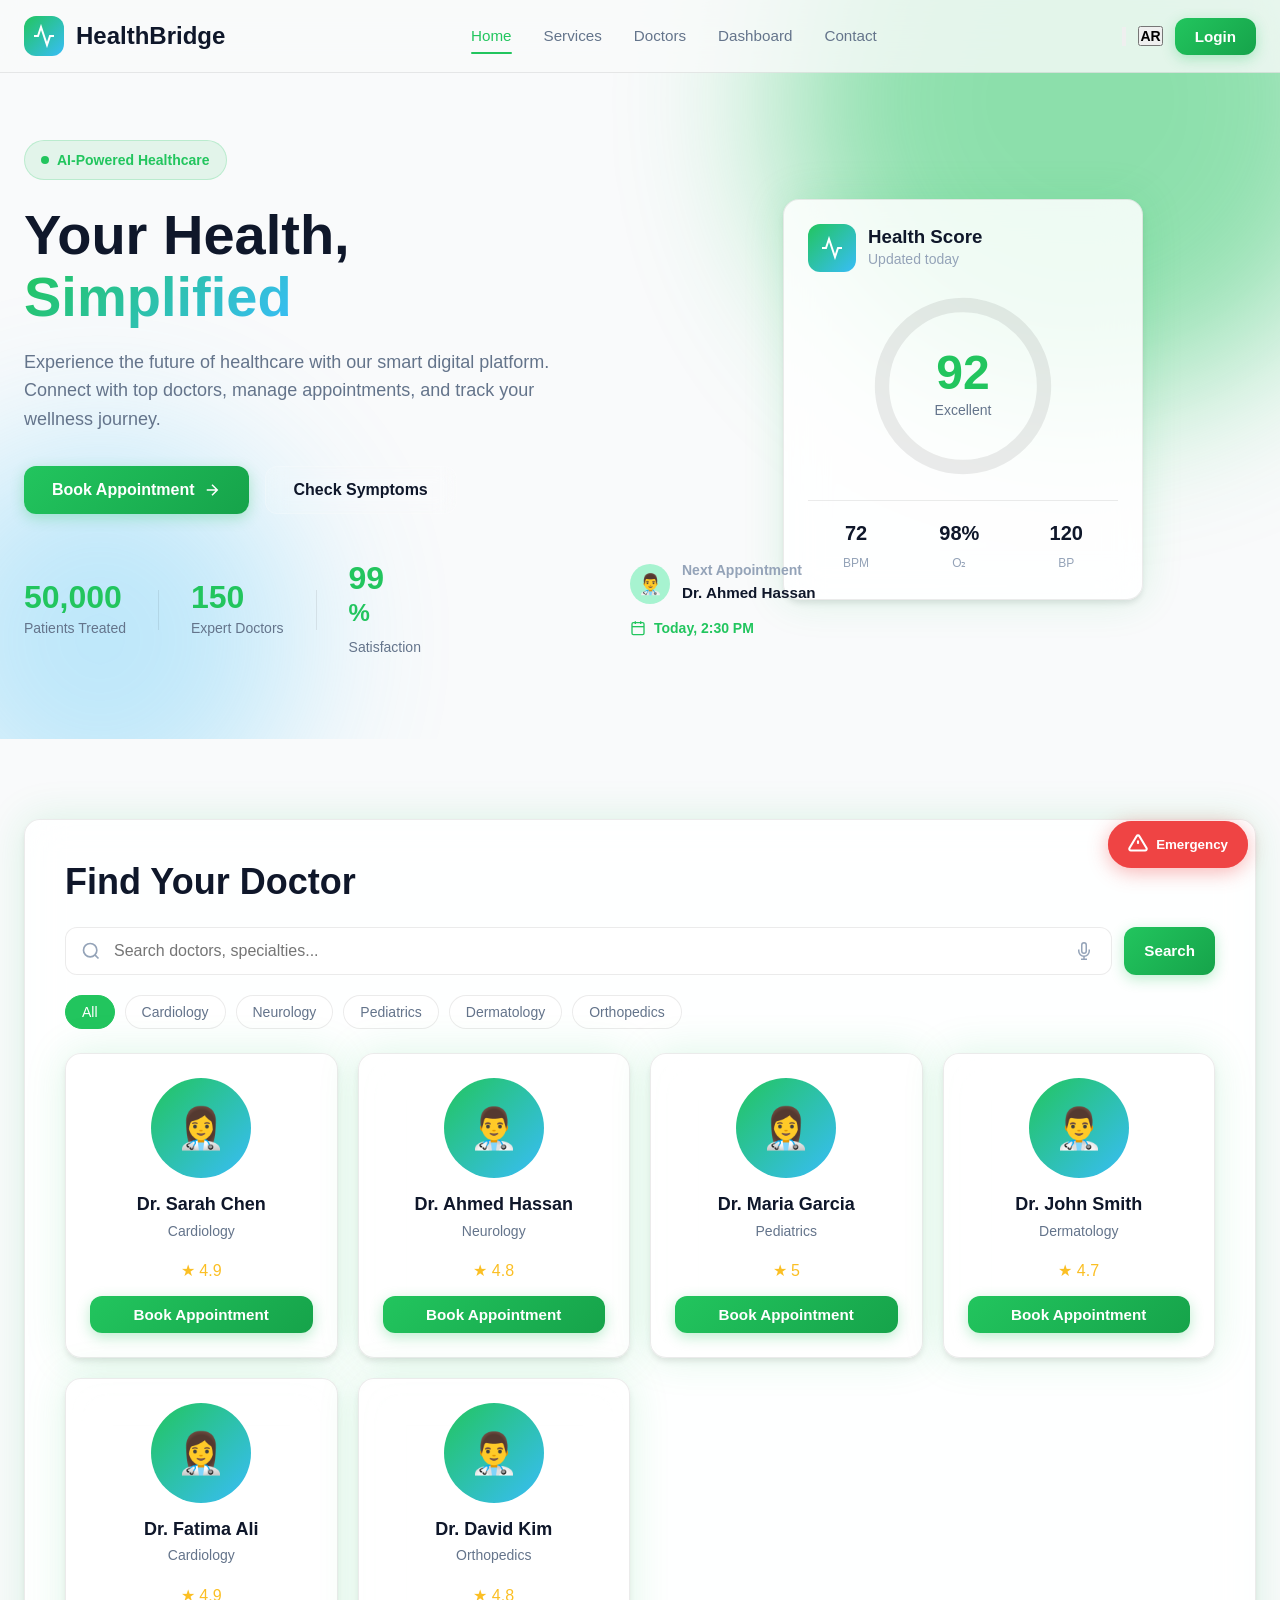
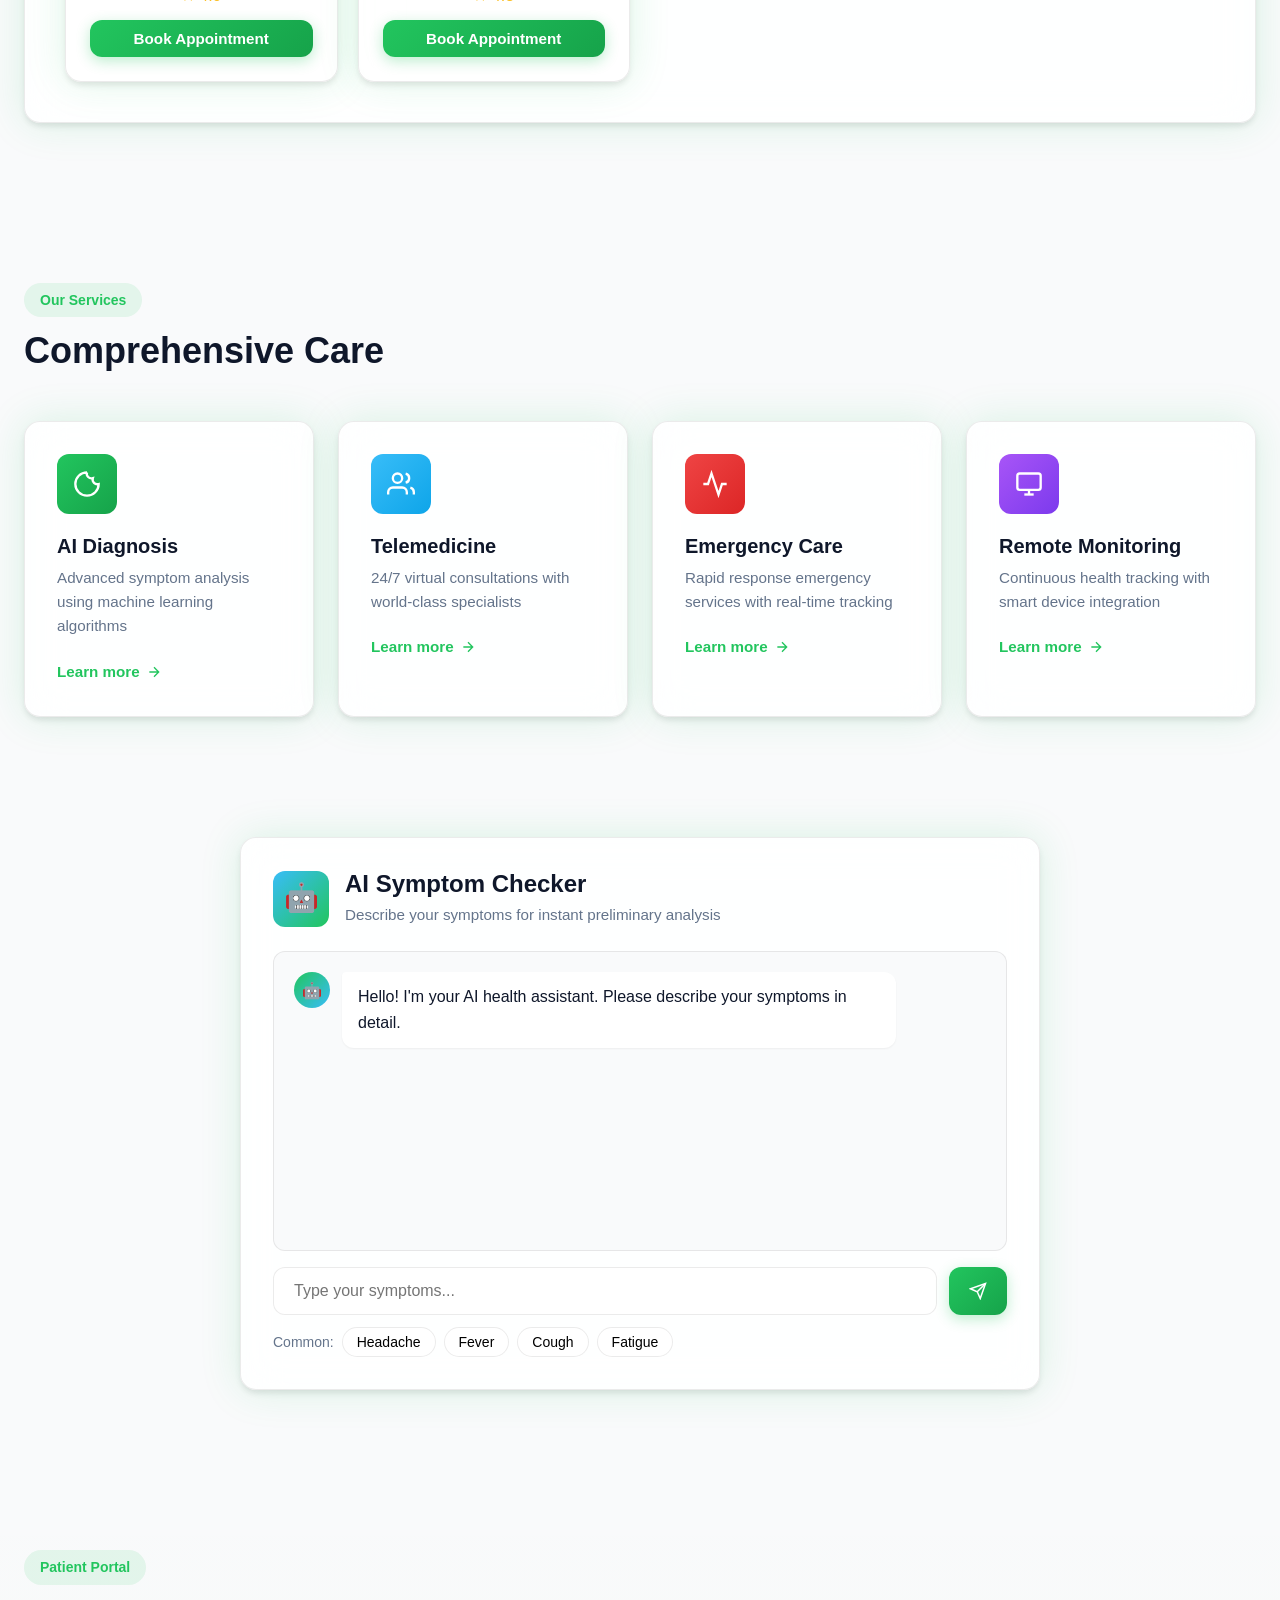
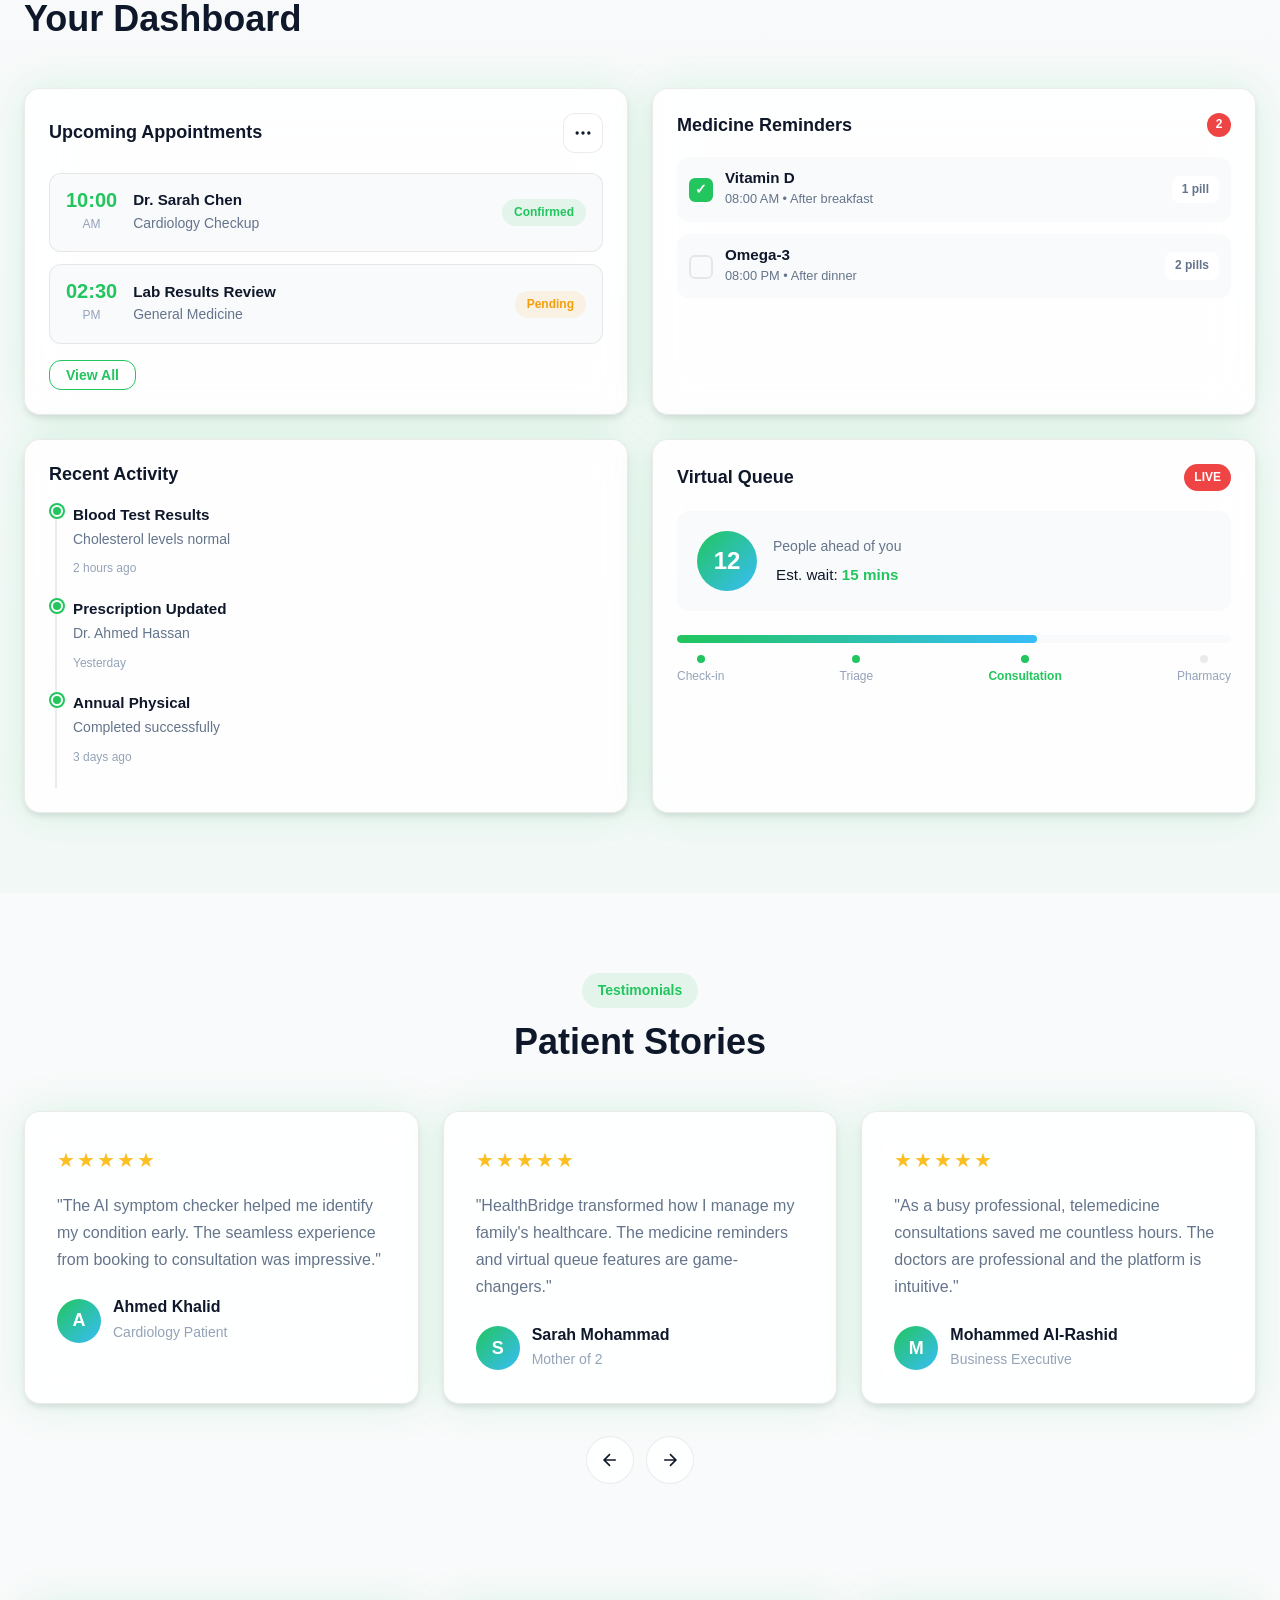
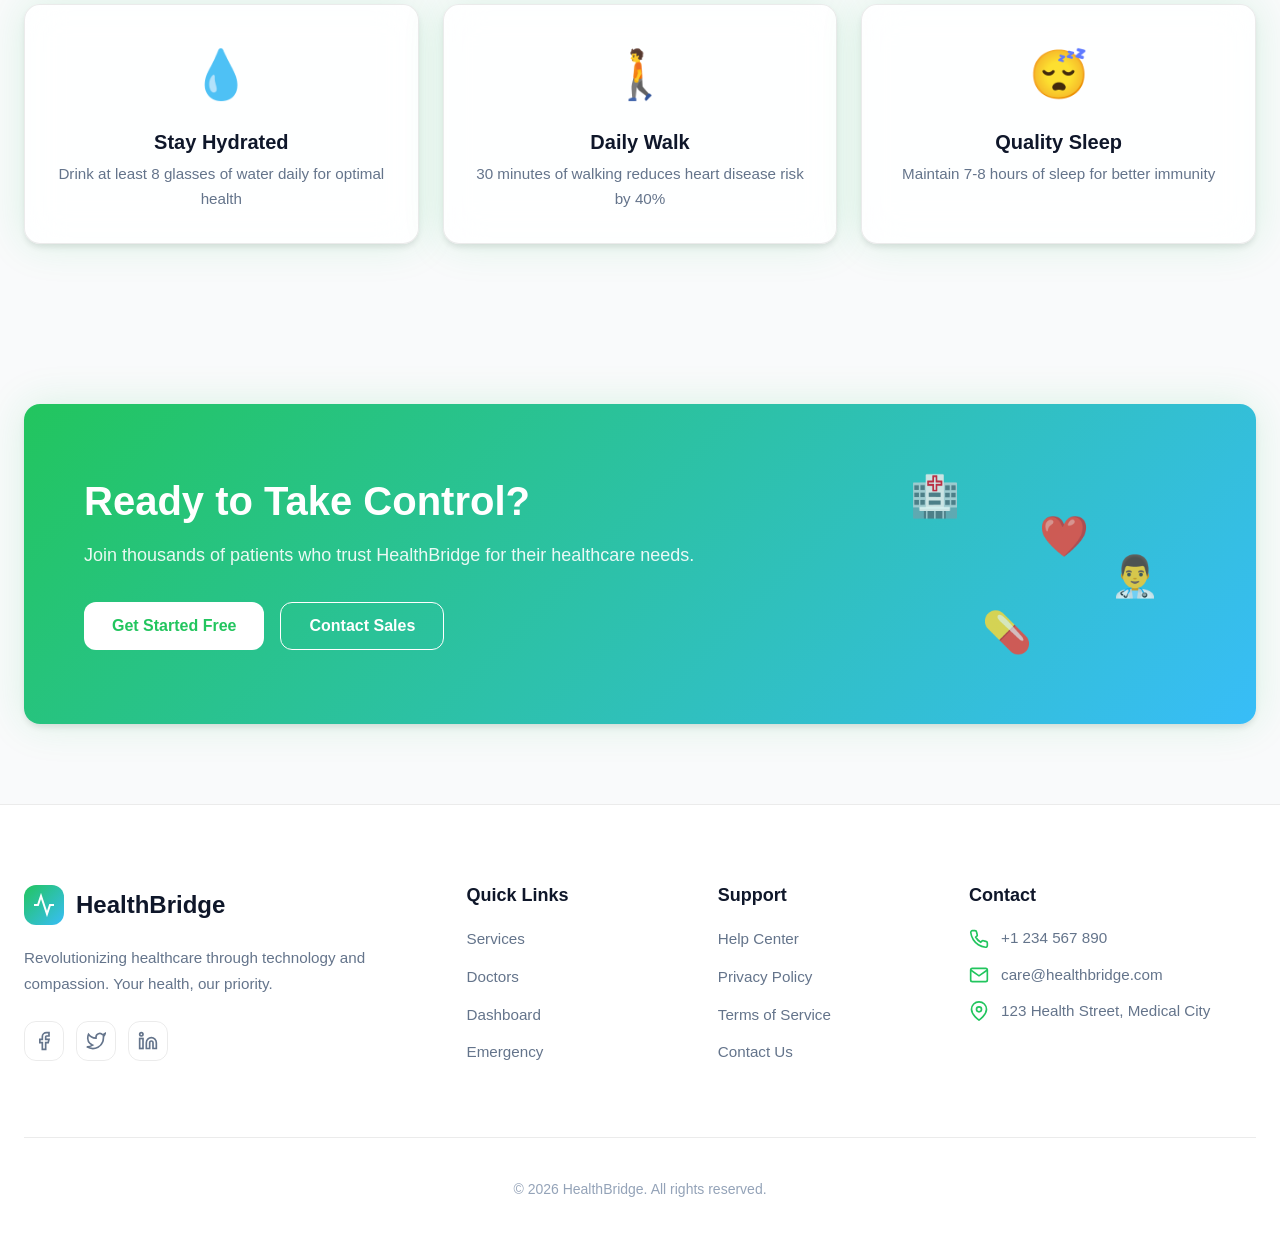
==== commit 46eaa20d: "Add files via upload" ====
--- a/index.html
+++ b/index.html
@@ -5,7 +5,7 @@
     <meta charset="UTF-8">
     <meta name="viewport" content="width=device-width, initial-scale=1.0">
     <title>HealthBridge - Smart Healthcare System</title>
-    <link rel="stylesheet" href="150.css">
+    <link rel="stylesheet" href="style.css">
     <link href="https://fonts.googleapis.com/css2?family=Inter:wght@300;400;500;600;700&family=Noto+Sans+Arabic:wght@300;400;500;600;700&display=swap" rel="stylesheet">
 </head>
 <body>
--- a/style.css
+++ b/style.css
@@ -0,0 +1,1990 @@
+/* css/style.css */
+
+/* CSS Variables & Theme System */
+:root {
+    /* Colors */
+    --primary: #22C55E;
+    --primary-dark: #16A34A;
+    --secondary: #38BDF8;
+    --accent: #A7F3D0;
+    --emergency: #EF4444;
+    --background: #F9FAFB;
+    --surface: rgba(255, 255, 255, 0.85);
+    --surface-solid: #FFFFFF;
+    --text: #0F172A;
+    --text-secondary: #64748B;
+    --text-muted: #94A3B8;
+    --border: rgba(0, 0, 0, 0.08);
+    
+    /* Shadows */
+    --shadow-sm: 0 1px 2px 0 rgba(0, 0, 0, 0.05);
+    --shadow: 0 4px 6px -1px rgba(0, 0, 0, 0.1);
+    --shadow-lg: 0 10px 15px -3px rgba(0, 0, 0, 0.1);
+    --shadow-glow: 0 0 40px rgba(34, 197, 94, 0.15);
+    
+    /* Radii */
+    --radius-sm: 8px;
+    --radius: 12px;
+    --radius-lg: 16px;
+    --radius-xl: 24px;
+    --radius-full: 9999px;
+    
+    /* Transitions */
+    --transition-fast: 150ms ease;
+    --transition: 300ms ease;
+    --transition-slow: 500ms ease;
+    
+    /* Typography */
+    --font-family: 'Inter', -apple-system, BlinkMacSystemFont, sans-serif;
+    --font-arabic: 'Noto Sans Arabic', sans-serif;
+}
+
+/* Dark Theme */
+[data-theme="dark"] {
+    --background: #0F172A;
+    --surface: rgba(30, 41, 59, 0.85);
+    --surface-solid: #1E293B;
+    --text: #F1F5F9;
+    --text-secondary: #94A3B8;
+    --text-muted: #64748B;
+    --border: rgba(255, 255, 255, 0.08);
+    --shadow-glow: 0 0 40px rgba(34, 197, 94, 0.1);
+}
+
+/* RTL Support */
+[dir="rtl"] {
+    --font-family: var(--font-arabic);
+}
+
+/* Reset & Base */
+*, *::before, *::after {
+    margin: 0;
+    padding: 0;
+    box-sizing: border-box;
+}
+
+html {
+    scroll-behavior: smooth;
+    font-size: 16px;
+}
+
+body {
+    font-family: var(--font-family);
+    background-color: var(--background);
+    color: var(--text);
+    line-height: 1.6;
+    overflow-x: hidden;
+    transition: background-color var(--transition), color var(--transition);
+}
+
+/* Scroll Progress */
+.scroll-progress {
+    position: fixed;
+    top: 0;
+    left: 0;
+    height: 3px;
+    background: linear-gradient(90deg, var(--primary), var(--secondary));
+    z-index: 9999;
+    transition: width 0.1s;
+}
+
+/* Typography */
+h1, h2, h3, h4 {
+    font-weight: 700;
+    line-height: 1.2;
+}
+
+.gradient-text {
+    background: linear-gradient(135deg, var(--primary), var(--secondary));
+    -webkit-background-clip: text;
+    -webkit-text-fill-color: transparent;
+    background-clip: text;
+}
+
+/* Container */
+.container {
+    width: 100%;
+    max-width: 1280px;
+    margin: 0 auto;
+    padding: 0 24px;
+}
+
+/* Glass Card */
+.glass-card {
+    background: var(--surface);
+    backdrop-filter: blur(20px);
+    -webkit-backdrop-filter: blur(20px);
+    border: 1px solid var(--border);
+    border-radius: var(--radius-lg);
+    padding: 24px;
+    box-shadow: var(--shadow), var(--shadow-glow);
+    transition: transform var(--transition), box-shadow var(--transition);
+}
+
+.glass-card:hover {
+    transform: translateY(-2px);
+    box-shadow: var(--shadow-lg), var(--shadow-glow);
+}
+
+/* Buttons */
+.btn {
+    display: inline-flex;
+    align-items: center;
+    justify-content: center;
+    gap: 8px;
+    padding: 10px 20px;
+    font-family: inherit;
+    font-size: 0.95rem;
+    font-weight: 600;
+    border: none;
+    border-radius: var(--radius);
+    cursor: pointer;
+    transition: all var(--transition-fast);
+    text-decoration: none;
+}
+
+.btn svg {
+    width: 18px;
+    height: 18px;
+}
+
+.btn-primary {
+    background: linear-gradient(135deg, var(--primary), var(--primary-dark));
+    color: white;
+    box-shadow: 0 4px 14px rgba(34, 197, 94, 0.3);
+}
+
+.btn-primary:hover {
+    transform: translateY(-2px);
+    box-shadow: 0 6px 20px rgba(34, 197, 94, 0.4);
+}
+
+.btn-secondary {
+    background: var(--surface-solid);
+    color: var(--text);
+    border: 1px solid var(--border);
+}
+
+.btn-glass {
+    background: rgba(255, 255, 255, 0.1);
+    backdrop-filter: blur(10px);
+    color: var(--text);
+    border: 1px solid rgba(255, 255, 255, 0.2);
+}
+
+.btn-white {
+    background: white;
+    color: var(--primary);
+}
+
+.btn-outline {
+    background: transparent;
+    border: 1.5px solid var(--primary);
+    color: var(--primary);
+}
+
+.btn-outline-white {
+    background: transparent;
+    border: 1.5px solid white;
+    color: white;
+}
+
+.btn-lg {
+    padding: 14px 28px;
+    font-size: 1rem;
+}
+
+.btn-sm {
+    padding: 6px 16px;
+    font-size: 0.875rem;
+}
+
+.btn-icon {
+    width: 40px;
+    height: 40px;
+    padding: 0;
+    border-radius: var(--radius);
+    background: var(--surface);
+    border: 1px solid var(--border);
+    color: var(--text);
+    cursor: pointer;
+    display: inline-flex;
+    align-items: center;
+    justify-content: center;
+    transition: all var(--transition-fast);
+}
+
+.btn-icon svg {
+    width: 20px;
+    height: 20px;
+}
+
+.btn-icon:hover {
+    background: var(--primary);
+    color: white;
+    border-color: var(--primary);
+}
+
+/* Navigation */
+.navbar {
+    position: fixed;
+    top: 0;
+    left: 0;
+    right: 0;
+    z-index: 1000;
+    background: rgba(249, 250, 251, 0.8);
+    backdrop-filter: blur(20px);
+    border-bottom: 1px solid var(--border);
+    transition: all var(--transition);
+}
+
+[data-theme="dark"] .navbar {
+    background: rgba(15, 23, 42, 0.8);
+}
+
+.nav-container {
+    display: flex;
+    align-items: center;
+    justify-content: space-between;
+    height: 72px;
+}
+
+.logo {
+    display: flex;
+    align-items: center;
+    gap: 12px;
+    text-decoration: none;
+    color: var(--text);
+    font-weight: 700;
+    font-size: 1.5rem;
+}
+
+.logo-icon {
+    width: 40px;
+    height: 40px;
+    background: linear-gradient(135deg, var(--primary), var(--secondary));
+    border-radius: var(--radius);
+    display: flex;
+    align-items: center;
+    justify-content: center;
+    color: white;
+}
+
+.logo-icon svg {
+    width: 24px;
+    height: 24px;
+}
+
+.nav-menu {
+    display: flex;
+    align-items: center;
+    gap: 32px;
+}
+
+.nav-link {
+    text-decoration: none;
+    color: var(--text-secondary);
+    font-weight: 500;
+    font-size: 0.95rem;
+    position: relative;
+    transition: color var(--transition-fast);
+}
+
+.nav-link:hover, .nav-link.active {
+    color: var(--primary);
+}
+
+.nav-link.active::after {
+    content: '';
+    position: absolute;
+    bottom: -6px;
+    left: 0;
+    right: 0;
+    height: 2px;
+    background: var(--primary);
+    border-radius: var(--radius-full);
+}
+
+.nav-actions {
+    display: flex;
+    align-items: center;
+    gap: 12px;
+}
+
+.theme-toggle .sun { display: none; }
+[data-theme="dark"] .theme-toggle .sun { display: block; }
+[data-theme="dark"] .theme-toggle .moon { display: none; }
+
+.lang-toggle {
+    font-weight: 700;
+    font-size: 0.875rem;
+}
+
+.mobile-toggle {
+    display: none;
+    flex-direction: column;
+    gap: 5px;
+    background: none;
+    border: none;
+    cursor: pointer;
+    padding: 5px;
+}
+
+.mobile-toggle span {
+    display: block;
+    width: 25px;
+    height: 2px;
+    background: var(--text);
+    transition: 0.3s;
+}
+
+/* Emergency FAB */
+.emergency-fab {
+    position: fixed;
+    bottom: 32px;
+    right: 32px;
+    z-index: 999;
+    display: flex;
+    align-items: center;
+    gap: 8px;
+    padding: 12px 20px;
+    background: var(--emergency);
+    color: white;
+    border: none;
+    border-radius: var(--radius-full);
+    font-weight: 600;
+    cursor: pointer;
+    box-shadow: 0 4px 20px rgba(239, 68, 68, 0.4);
+    transition: all var(--transition);
+}
+
+[dir="rtl"] .emergency-fab {
+    right: auto;
+    left: 32px;
+}
+
+.emergency-fab:hover {
+    transform: scale(1.05);
+    box-shadow: 0 6px 30px rgba(239, 68, 68, 0.5);
+}
+
+.emergency-icon svg {
+    width: 20px;
+    height: 20px;
+    animation: pulse-icon 2s infinite;
+}
+
+.emergency-pulse {
+    position: absolute;
+    inset: 0;
+    border-radius: inherit;
+    background: var(--emergency);
+    opacity: 0.5;
+    z-index: -1;
+    animation: pulse-ring 2s infinite;
+}
+
+@keyframes pulse-icon {
+    0%, 100% { opacity: 1; }
+    50% { opacity: 0.7; }
+}
+
+@keyframes pulse-ring {
+    0% { transform: scale(1); opacity: 0.5; }
+    100% { transform: scale(1.5); opacity: 0; }
+}
+
+/* Hero Section */
+.hero {
+    position: relative;
+    padding: 140px 0 80px;
+    overflow: hidden;
+}
+
+.hero-bg {
+    position: absolute;
+    inset: 0;
+    z-index: -1;
+    overflow: hidden;
+}
+
+.gradient-orb {
+    position: absolute;
+    border-radius: 50%;
+    filter: blur(80px);
+    opacity: 0.5;
+}
+
+.orb-1 {
+    width: 600px;
+    height: 600px;
+    background: var(--primary);
+    top: -200px;
+    right: -100px;
+}
+
+.orb-2 {
+    width: 400px;
+    height: 400px;
+    background: var(--secondary);
+    bottom: -100px;
+    left: -100px;
+    opacity: 0.3;
+}
+
+.hero-grid {
+    display: grid;
+    grid-template-columns: 1fr 1fr;
+    gap: 60px;
+    align-items: center;
+}
+
+.badge {
+    display: inline-flex;
+    align-items: center;
+    gap: 8px;
+    padding: 8px 16px;
+    background: rgba(34, 197, 94, 0.1);
+    border: 1px solid rgba(34, 197, 94, 0.2);
+    border-radius: var(--radius-full);
+    font-size: 0.875rem;
+    font-weight: 600;
+    color: var(--primary);
+    margin-bottom: 24px;
+}
+
+.badge-dot {
+    width: 8px;
+    height: 8px;
+    background: var(--primary);
+    border-radius: 50%;
+    animation: pulse-dot 2s infinite;
+}
+
+@keyframes pulse-dot {
+    0%, 100% { opacity: 1; }
+    50% { opacity: 0.5; }
+}
+
+.hero-title {
+    font-size: 3.5rem;
+    margin-bottom: 20px;
+    line-height: 1.1;
+}
+
+.hero-description {
+    font-size: 1.125rem;
+    color: var(--text-secondary);
+    margin-bottom: 32px;
+    max-width: 540px;
+}
+
+.hero-actions {
+    display: flex;
+    gap: 16px;
+    margin-bottom: 48px;
+}
+
+.hero-stats {
+    display: flex;
+    align-items: center;
+    gap: 32px;
+}
+
+.stat-item {
+    display: flex;
+    flex-direction: column;
+}
+
+.stat-value {
+    font-size: 2rem;
+    font-weight: 700;
+    color: var(--primary);
+    line-height: 1;
+}
+
+.stat-suffix {
+    font-size: 1.5rem;
+    font-weight: 700;
+    color: var(--primary);
+}
+
+.stat-label {
+    font-size: 0.875rem;
+    color: var(--text-secondary);
+    margin-top: 4px;
+}
+
+.stat-divider {
+    width: 1px;
+    height: 40px;
+    background: var(--border);
+}
+
+/* Hero Visual */
+.hero-visual {
+    position: relative;
+}
+
+.health-score-card {
+    max-width: 360px;
+    margin: 0 auto;
+}
+
+.card-header {
+    display: flex;
+    align-items: center;
+    gap: 12px;
+    margin-bottom: 24px;
+}
+
+.card-icon {
+    width: 48px;
+    height: 48px;
+    background: linear-gradient(135deg, var(--primary), var(--secondary));
+    border-radius: var(--radius);
+    display: flex;
+    align-items: center;
+    justify-content: center;
+    color: white;
+}
+
+.card-icon svg {
+    width: 24px;
+    height: 24px;
+}
+
+.card-subtitle {
+    font-size: 0.875rem;
+    color: var(--text-muted);
+}
+
+.score-circle {
+    position: relative;
+    width: 180px;
+    height: 180px;
+    margin: 0 auto 24px;
+}
+
+.score-circle svg {
+    transform: rotate(-90deg);
+    width: 100%;
+    height: 100%;
+}
+
+.score-bg {
+    fill: none;
+    stroke: var(--border);
+    stroke-width: 8;
+}
+
+.score-progress {
+    fill: none;
+    stroke: url(#gradient);
+    stroke-width: 8;
+    stroke-linecap: round;
+    stroke-dasharray: 283;
+    stroke-dashoffset: 283;
+    transition: stroke-dashoffset 1.5s ease;
+}
+
+.score-content {
+    position: absolute;
+    top: 50%;
+    left: 50%;
+    transform: translate(-50%, -50%);
+    text-align: center;
+}
+
+.score-number {
+    font-size: 3rem;
+    font-weight: 700;
+    color: var(--primary);
+    display: block;
+    line-height: 1;
+}
+
+.score-label {
+    font-size: 0.875rem;
+    color: var(--text-secondary);
+}
+
+.score-metrics {
+    display: flex;
+    justify-content: space-around;
+    padding-top: 16px;
+    border-top: 1px solid var(--border);
+}
+
+.metric {
+    text-align: center;
+}
+
+.metric-value {
+    display: block;
+    font-size: 1.25rem;
+    font-weight: 700;
+    color: var(--text);
+}
+
+.metric-label {
+    font-size: 0.75rem;
+    color: var(--text-muted);
+}
+
+.appointment-preview {
+    position: absolute;
+    bottom: -40px;
+    left: -40px;
+    max-width: 280px;
+    animation: float 6s ease-in-out infinite;
+}
+
+[dir="rtl"] .appointment-preview {
+    left: auto;
+    right: -40px;
+}
+
+@keyframes float {
+    0%, 100% { transform: translateY(0px); }
+    50% { transform: translateY(-20px); }
+}
+
+.preview-header {
+    display: flex;
+    align-items: center;
+    gap: 12px;
+    margin-bottom: 12px;
+}
+
+.doctor-avatar {
+    width: 40px;
+    height: 40px;
+    background: var(--accent);
+    border-radius: 50%;
+    display: flex;
+    align-items: center;
+    justify-content: center;
+    font-size: 1.25rem;
+}
+
+.preview-header h4 {
+    font-size: 0.875rem;
+    color: var(--text-muted);
+    margin-bottom: 2px;
+}
+
+.preview-header p {
+    font-weight: 600;
+    font-size: 0.95rem;
+}
+
+.preview-time {
+    display: flex;
+    align-items: center;
+    gap: 8px;
+    font-size: 0.875rem;
+    color: var(--primary);
+    font-weight: 600;
+}
+
+.preview-time svg {
+    width: 16px;
+    height: 16px;
+}
+
+/* Search Section */
+.search-section {
+    padding: 80px 0;
+}
+
+.search-card {
+    padding: 40px;
+}
+
+.section-title {
+    font-size: 1.75rem;
+    margin-bottom: 24px;
+}
+
+.search-box {
+    display: flex;
+    gap: 12px;
+    margin-bottom: 20px;
+}
+
+.search-input-wrapper {
+    flex: 1;
+    position: relative;
+}
+
+.search-icon {
+    position: absolute;
+    left: 16px;
+    top: 50%;
+    transform: translateY(-50%);
+    width: 20px;
+    height: 20px;
+    color: var(--text-muted);
+    pointer-events: none;
+}
+
+[dir="rtl"] .search-icon {
+    left: auto;
+    right: 16px;
+}
+
+.search-input-wrapper input {
+    width: 100%;
+    padding: 14px 48px;
+    border: 1.5px solid var(--border);
+    border-radius: var(--radius);
+    background: var(--surface);
+    font-family: inherit;
+    font-size: 1rem;
+    color: var(--text);
+    transition: all var(--transition-fast);
+}
+
+.search-input-wrapper input:focus {
+    outline: none;
+    border-color: var(--primary);
+    box-shadow: 0 0 0 3px rgba(34, 197, 94, 0.1);
+}
+
+.voice-search {
+    position: absolute;
+    right: 12px;
+    top: 50%;
+    transform: translateY(-50%);
+    width: 32px;
+    height: 32px;
+    border: none;
+    background: transparent;
+    color: var(--text-muted);
+    cursor: pointer;
+    display: flex;
+    align-items: center;
+    justify-content: center;
+    border-radius: var(--radius-sm);
+    transition: all var(--transition-fast);
+}
+
+[dir="rtl"] .voice-search {
+    right: auto;
+    left: 12px;
+}
+
+.voice-search:hover {
+    background: var(--background);
+    color: var(--primary);
+}
+
+.voice-search svg {
+    width: 18px;
+    height: 18px;
+}
+
+.quick-filters {
+    display: flex;
+    gap: 10px;
+    flex-wrap: wrap;
+    margin-bottom: 24px;
+}
+
+.filter-chip {
+    padding: 8px 16px;
+    border: 1px solid var(--border);
+    background: var(--surface);
+    border-radius: var(--radius-full);
+    font-family: inherit;
+    font-size: 0.875rem;
+    color: var(--text-secondary);
+    cursor: pointer;
+    transition: all var(--transition-fast);
+}
+
+.filter-chip:hover, .filter-chip.active {
+    background: var(--primary);
+    color: white;
+    border-color: var(--primary);
+}
+
+.doctors-grid {
+    display: grid;
+    grid-template-columns: repeat(auto-fill, minmax(260px, 1fr));
+    gap: 20px;
+}
+
+.skeleton-card {
+    height: 280px;
+    background: linear-gradient(90deg, var(--surface) 25%, rgba(255,255,255,0.5) 50%, var(--surface) 75%);
+    background-size: 200% 100%;
+    animation: skeleton-loading 1.5s infinite;
+    border-radius: var(--radius-lg);
+}
+
+@keyframes skeleton-loading {
+    0% { background-position: 200% 0; }
+    100% { background-position: -200% 0; }
+}
+
+.doctor-card {
+    text-align: center;
+    padding: 24px;
+}
+
+.doctor-image {
+    width: 100px;
+    height: 100px;
+    border-radius: 50%;
+    background: linear-gradient(135deg, var(--primary), var(--secondary));
+    margin: 0 auto 16px;
+    display: flex;
+    align-items: center;
+    justify-content: center;
+    font-size: 2.5rem;
+}
+
+.doctor-card h3 {
+    font-size: 1.125rem;
+    margin-bottom: 4px;
+}
+
+.doctor-card p {
+    color: var(--text-secondary);
+    font-size: 0.875rem;
+    margin-bottom: 16px;
+}
+
+/* Services */
+.services {
+    padding: 80px 0;
+}
+
+.section-header {
+    margin-bottom: 48px;
+}
+
+.section-header.centered {
+    text-align: center;
+}
+
+.section-tag {
+    display: inline-block;
+    padding: 6px 16px;
+    background: rgba(34, 197, 94, 0.1);
+    color: var(--primary);
+    border-radius: var(--radius-full);
+    font-size: 0.875rem;
+    font-weight: 600;
+    margin-bottom: 12px;
+}
+
+.section-title {
+    font-size: 2.25rem;
+    color: var(--text);
+}
+
+.services-grid {
+    display: grid;
+    grid-template-columns: repeat(auto-fit, minmax(260px, 1fr));
+    gap: 24px;
+}
+
+.service-card {
+    padding: 32px;
+}
+
+.service-icon {
+    width: 60px;
+    height: 60px;
+    border-radius: var(--radius);
+    display: flex;
+    align-items: center;
+    justify-content: center;
+    margin-bottom: 20px;
+    color: white;
+}
+
+.service-icon svg {
+    width: 28px;
+    height: 28px;
+}
+
+.gradient-1 { background: linear-gradient(135deg, #22C55E, #16A34A); }
+.gradient-2 { background: linear-gradient(135deg, #38BDF8, #0EA5E9); }
+.gradient-3 { background: linear-gradient(135deg, #EF4444, #DC2626); }
+.gradient-4 { background: linear-gradient(135deg, #A855F7, #7C3AED); }
+
+.service-card h3 {
+    font-size: 1.25rem;
+    margin-bottom: 8px;
+}
+
+.service-card p {
+    color: var(--text-secondary);
+    font-size: 0.95rem;
+    margin-bottom: 20px;
+}
+
+.service-link {
+    display: inline-flex;
+    align-items: center;
+    gap: 6px;
+    color: var(--primary);
+    text-decoration: none;
+    font-weight: 600;
+    font-size: 0.95rem;
+    transition: gap var(--transition-fast);
+}
+
+.service-link:hover {
+    gap: 10px;
+}
+
+.service-link svg {
+    width: 16px;
+    height: 16px;
+}
+
+/* Symptom Checker */
+.symptom-section {
+    padding: 40px 0 80px;
+}
+
+.symptom-card {
+    max-width: 800px;
+    margin: 0 auto;
+    padding: 32px;
+}
+
+.symptom-header {
+    display: flex;
+    align-items: center;
+    gap: 16px;
+    margin-bottom: 24px;
+}
+
+.symptom-icon {
+    width: 56px;
+    height: 56px;
+    background: linear-gradient(135deg, var(--secondary), var(--primary));
+    border-radius: var(--radius);
+    display: flex;
+    align-items: center;
+    justify-content: center;
+    font-size: 1.75rem;
+}
+
+.symptom-header h2 {
+    font-size: 1.5rem;
+    margin-bottom: 4px;
+}
+
+.symptom-header p {
+    color: var(--text-secondary);
+    font-size: 0.95rem;
+}
+
+.chat-container {
+    height: 300px;
+    background: var(--background);
+    border-radius: var(--radius);
+    padding: 20px;
+    overflow-y: auto;
+    margin-bottom: 16px;
+    border: 1px solid var(--border);
+}
+
+.chat-message {
+    display: flex;
+    gap: 12px;
+    margin-bottom: 16px;
+    animation: message-slide 0.3s ease;
+}
+
+@keyframes message-slide {
+    from { opacity: 0; transform: translateY(10px); }
+    to { opacity: 1; transform: translateY(0); }
+}
+
+.message-avatar {
+    width: 36px;
+    height: 36px;
+    background: linear-gradient(135deg, var(--primary), var(--secondary));
+    border-radius: 50%;
+    display: flex;
+    align-items: center;
+    justify-content: center;
+    flex-shrink: 0;
+    font-size: 1rem;
+}
+
+.chat-message.user .message-avatar {
+    background: var(--text-muted);
+}
+
+.message-content {
+    background: var(--surface-solid);
+    padding: 12px 16px;
+    border-radius: var(--radius);
+    border-top-left-radius: 4px;
+    max-width: 80%;
+    box-shadow: var(--shadow-sm);
+}
+
+.chat-message.user {
+    flex-direction: row-reverse;
+}
+
+.chat-message.user .message-content {
+    background: var(--primary);
+    color: white;
+    border-top-left-radius: var(--radius);
+    border-top-right-radius: 4px;
+}
+
+.chat-input-area {
+    display: flex;
+    gap: 12px;
+    margin-bottom: 12px;
+}
+
+.chat-input-area input {
+    flex: 1;
+    padding: 14px 20px;
+    border: 1.5px solid var(--border);
+    border-radius: var(--radius);
+    background: var(--surface);
+    font-family: inherit;
+    font-size: 1rem;
+    color: var(--text);
+}
+
+.chat-input-area input:focus {
+    outline: none;
+    border-color: var(--primary);
+}
+
+.chat-input-area .btn {
+    padding: 0 20px;
+}
+
+.quick-symptoms {
+    display: flex;
+    align-items: center;
+    gap: 8px;
+    flex-wrap: wrap;
+    font-size: 0.875rem;
+    color: var(--text-secondary);
+}
+
+.symptom-tag {
+    padding: 6px 14px;
+    background: var(--surface);
+    border: 1px solid var(--border);
+    border-radius: var(--radius-full);
+    font-size: 0.875rem;
+    cursor: pointer;
+    transition: all var(--transition-fast);
+}
+
+.symptom-tag:hover {
+    background: var(--primary);
+    color: white;
+    border-color: var(--primary);
+}
+
+/* Dashboard */
+.dashboard-section {
+    padding: 80px 0;
+    background: linear-gradient(180deg, transparent 0%, rgba(34, 197, 94, 0.03) 100%);
+}
+
+.dashboard-grid {
+    display: grid;
+    grid-template-columns: repeat(2, 1fr);
+    gap: 24px;
+}
+
+.dash-card {
+    padding: 24px;
+}
+
+.dash-header {
+    display: flex;
+    align-items: center;
+    justify-content: space-between;
+    margin-bottom: 20px;
+}
+
+.dash-header h3 {
+    font-size: 1.125rem;
+}
+
+.badge-count {
+    width: 24px;
+    height: 24px;
+    background: var(--emergency);
+    color: white;
+    border-radius: 50%;
+    display: flex;
+    align-items: center;
+    justify-content: center;
+    font-size: 0.75rem;
+    font-weight: 700;
+}
+
+.live-badge {
+    padding: 4px 10px;
+    background: var(--emergency);
+    color: white;
+    border-radius: var(--radius-full);
+    font-size: 0.75rem;
+    font-weight: 700;
+    animation: pulse-badge 2s infinite;
+}
+
+@keyframes pulse-badge {
+    0%, 100% { opacity: 1; }
+    50% { opacity: 0.7; }
+}
+
+.appointment-list {
+    display: flex;
+    flex-direction: column;
+    gap: 12px;
+    margin-bottom: 16px;
+}
+
+.appointment-item {
+    display: flex;
+    align-items: center;
+    gap: 16px;
+    padding: 16px;
+    background: var(--background);
+    border-radius: var(--radius);
+    border: 1px solid var(--border);
+}
+
+.app-time {
+    text-align: center;
+    min-width: 50px;
+}
+
+.app-time .time {
+    display: block;
+    font-size: 1.25rem;
+    font-weight: 700;
+    color: var(--primary);
+    line-height: 1;
+}
+
+.app-time .period {
+    font-size: 0.75rem;
+    color: var(--text-muted);
+}
+
+.app-info {
+    flex: 1;
+}
+
+.app-info h4 {
+    font-size: 0.95rem;
+    margin-bottom: 2px;
+}
+
+.app-info p {
+    font-size: 0.875rem;
+    color: var(--text-secondary);
+}
+
+.app-status {
+    padding: 4px 12px;
+    border-radius: var(--radius-full);
+    font-size: 0.75rem;
+    font-weight: 600;
+}
+
+.app-status.confirmed {
+    background: rgba(34, 197, 94, 0.1);
+    color: var(--primary);
+}
+
+.app-status.pending {
+    background: rgba(245, 158, 11, 0.1);
+    color: #F59E0B;
+}
+
+/* Medicine List */
+.med-list {
+    display: flex;
+    flex-direction: column;
+    gap: 12px;
+}
+
+.med-item {
+    display: flex;
+    align-items: center;
+    gap: 12px;
+    padding: 12px;
+    background: var(--background);
+    border-radius: var(--radius);
+}
+
+.med-checkbox {
+    position: relative;
+}
+
+.med-checkbox input {
+    position: absolute;
+    opacity: 0;
+    width: 0;
+    height: 0;
+}
+
+.med-checkbox label {
+    display: block;
+    width: 24px;
+    height: 24px;
+    border: 2px solid var(--border);
+    border-radius: 6px;
+    cursor: pointer;
+    transition: all var(--transition-fast);
+    position: relative;
+}
+
+.med-checkbox input:checked + label {
+    background: var(--primary);
+    border-color: var(--primary);
+}
+
+.med-checkbox input:checked + label::after {
+    content: '✓';
+    position: absolute;
+    top: 50%;
+    left: 50%;
+    transform: translate(-50%, -50%);
+    color: white;
+    font-size: 14px;
+    font-weight: 700;
+}
+
+.med-info {
+    flex: 1;
+}
+
+.med-info h4 {
+    font-size: 0.95rem;
+    margin-bottom: 2px;
+}
+
+.med-info p {
+    font-size: 0.8rem;
+    color: var(--text-secondary);
+}
+
+.med-dose {
+    padding: 4px 10px;
+    background: var(--surface-solid);
+    border-radius: var(--radius-sm);
+    font-size: 0.75rem;
+    font-weight: 600;
+    color: var(--text-secondary);
+}
+
+/* Timeline */
+.timeline {
+    position: relative;
+    padding-left: 24px;
+}
+
+[dir="rtl"] .timeline {
+    padding-left: 0;
+    padding-right: 24px;
+}
+
+.timeline::before {
+    content: '';
+    position: absolute;
+    left: 6px;
+    top: 0;
+    bottom: 0;
+    width: 2px;
+    background: var(--border);
+}
+
+[dir="rtl"] .timeline::before {
+    left: auto;
+    right: 6px;
+}
+
+.timeline-item {
+    position: relative;
+    padding-bottom: 20px;
+}
+
+.timeline-dot {
+    position: absolute;
+    left: -22px;
+    width: 12px;
+    height: 12px;
+    background: var(--primary);
+    border-radius: 50%;
+    border: 2px solid var(--surface-solid);
+    box-shadow: 0 0 0 2px var(--primary);
+}
+
+[dir="rtl"] .timeline-dot {
+    left: auto;
+    right: -22px;
+}
+
+.timeline-content h4 {
+    font-size: 0.95rem;
+    margin-bottom: 4px;
+}
+
+.timeline-content p {
+    font-size: 0.875rem;
+    color: var(--text-secondary);
+    margin-bottom: 4px;
+}
+
+.timeline-time {
+    font-size: 0.75rem;
+    color: var(--text-muted);
+}
+
+/* Queue Card */
+.queue-status {
+    display: flex;
+    align-items: center;
+    gap: 16px;
+    margin-bottom: 24px;
+    padding: 20px;
+    background: var(--background);
+    border-radius: var(--radius);
+    text-align: center;
+}
+
+.queue-number {
+    width: 60px;
+    height: 60px;
+    background: linear-gradient(135deg, var(--primary), var(--secondary));
+    border-radius: 50%;
+    display: flex;
+    align-items: center;
+    justify-content: center;
+    font-size: 1.5rem;
+    font-weight: 700;
+    color: white;
+}
+
+.queue-info p {
+    color: var(--text-secondary);
+    font-size: 0.875rem;
+    margin-bottom: 4px;
+}
+
+.wait-time {
+    font-size: 0.95rem;
+    color: var(--text);
+}
+
+.wait-time strong {
+    color: var(--primary);
+}
+
+.queue-progress {
+    margin-top: 16px;
+}
+
+.progress-bar {
+    height: 8px;
+    background: var(--background);
+    border-radius: var(--radius-full);
+    overflow: hidden;
+    margin-bottom: 12px;
+}
+
+.progress-fill {
+    height: 100%;
+    background: linear-gradient(90deg, var(--primary), var(--secondary));
+    border-radius: var(--radius-full);
+    transition: width 1s ease;
+}
+
+.progress-steps {
+    display: flex;
+    justify-content: space-between;
+    font-size: 0.75rem;
+    color: var(--text-muted);
+}
+
+.progress-steps .step {
+    position: relative;
+    padding-top: 12px;
+}
+
+.progress-steps .step::before {
+    content: '';
+    position: absolute;
+    top: 0;
+    left: 50%;
+    transform: translateX(-50%);
+    width: 8px;
+    height: 8px;
+    background: var(--border);
+    border-radius: 50%;
+}
+
+.progress-steps .step.completed::before,
+.progress-steps .step.active::before {
+    background: var(--primary);
+}
+
+.progress-steps .step.active {
+    color: var(--primary);
+    font-weight: 600;
+}
+
+/* Testimonials */
+.testimonials {
+    padding: 80px 0;
+    overflow: hidden;
+}
+
+.testimonial-slider {
+    position: relative;
+}
+
+.testimonial-track {
+    display: flex;
+    gap: 24px;
+    transition: transform var(--transition-slow);
+}
+
+.testimonial-card {
+    min-width: calc(33.333% - 16px);
+    padding: 32px;
+}
+
+.testimonial-rating {
+    color: #FBBF24;
+    font-size: 1.25rem;
+    margin-bottom: 16px;
+    letter-spacing: 2px;
+}
+
+.testimonial-text {
+    font-size: 1rem;
+    line-height: 1.7;
+    color: var(--text-secondary);
+    margin-bottom: 24px;
+}
+
+.testimonial-author {
+    display: flex;
+    align-items: center;
+    gap: 12px;
+}
+
+.author-avatar {
+    width: 44px;
+    height: 44px;
+    background: linear-gradient(135deg, var(--primary), var(--secondary));
+    border-radius: 50%;
+    display: flex;
+    align-items: center;
+    justify-content: center;
+    color: white;
+    font-weight: 600;
+    font-size: 1.125rem;
+}
+
+.author-info h4 {
+    font-size: 1rem;
+    margin-bottom: 2px;
+}
+
+.author-info span {
+    font-size: 0.875rem;
+    color: var(--text-muted);
+}
+
+.slider-controls {
+    display: flex;
+    justify-content: center;
+    gap: 12px;
+    margin-top: 32px;
+}
+
+.slider-btn {
+    width: 48px;
+    height: 48px;
+    border: 1px solid var(--border);
+    background: var(--surface);
+    border-radius: 50%;
+    cursor: pointer;
+    display: flex;
+    align-items: center;
+    justify-content: center;
+    color: var(--text);
+    transition: all var(--transition-fast);
+}
+
+.slider-btn:hover {
+    background: var(--primary);
+    color: white;
+    border-color: var(--primary);
+}
+
+.slider-btn svg {
+    width: 20px;
+    height: 20px;
+}
+
+/* Health Tips */
+.health-tips {
+    padding: 40px 0 80px;
+}
+
+.tips-grid {
+    display: grid;
+    grid-template-columns: repeat(3, 1fr);
+    gap: 24px;
+}
+
+.tip-card {
+    text-align: center;
+    padding: 32px 24px;
+}
+
+.tip-icon {
+    font-size: 3rem;
+    margin-bottom: 16px;
+}
+
+.tip-card h3 {
+    font-size: 1.25rem;
+    margin-bottom: 8px;
+}
+
+.tip-card p {
+    color: var(--text-secondary);
+    font-size: 0.95rem;
+}
+
+/* CTA Section */
+.cta-section {
+    padding: 80px 0;
+}
+
+.cta-card {
+    display: grid;
+    grid-template-columns: 2fr 1fr;
+    gap: 40px;
+    align-items: center;
+    padding: 60px;
+    background: linear-gradient(135deg, var(--primary), var(--secondary));
+    color: white;
+    border: none;
+}
+
+.cta-content h2 {
+    font-size: 2.5rem;
+    margin-bottom: 16px;
+}
+
+.cta-content p {
+    font-size: 1.125rem;
+    opacity: 0.9;
+    margin-bottom: 32px;
+}
+
+.cta-actions {
+    display: flex;
+    gap: 16px;
+}
+
+.cta-visual {
+    position: relative;
+    height: 200px;
+}
+
+.floating-icons {
+    position: absolute;
+    inset: 0;
+}
+
+.floating-icons span {
+    position: absolute;
+    font-size: 2.5rem;
+    animation: float-icon 6s ease-in-out infinite;
+    opacity: 0.8;
+}
+
+.floating-icons span:nth-child(1) { top: 0; left: 20%; animation-delay: 0s; }
+.floating-icons span:nth-child(2) { top: 40%; right: 10%; animation-delay: 1s; }
+.floating-icons span:nth-child(3) { bottom: 0; left: 40%; animation-delay: 2s; }
+.floating-icons span:nth-child(4) { top: 20%; right: 30%; animation-delay: 3s; }
+
+@keyframes float-icon {
+    0%, 100% { transform: translateY(0) rotate(0deg); }
+    50% { transform: translateY(-20px) rotate(5deg); }
+}
+
+/* Footer */
+.footer {
+    padding: 80px 0 40px;
+    background: var(--surface-solid);
+    border-top: 1px solid var(--border);
+}
+
+.footer-grid {
+    display: grid;
+    grid-template-columns: 2fr 1fr 1fr 1.5fr;
+    gap: 60px;
+    margin-bottom: 60px;
+}
+
+.footer-brand .logo {
+    margin-bottom: 20px;
+}
+
+.footer-brand p {
+    color: var(--text-secondary);
+    font-size: 0.95rem;
+    line-height: 1.7;
+    margin-bottom: 24px;
+}
+
+.social-links {
+    display: flex;
+    gap: 12px;
+}
+
+.social-links a {
+    width: 40px;
+    height: 40px;
+    border: 1px solid var(--border);
+    border-radius: var(--radius);
+    display: flex;
+    align-items: center;
+    justify-content: center;
+    color: var(--text-secondary);
+    transition: all var(--transition-fast);
+}
+
+.social-links a:hover {
+    background: var(--primary);
+    color: white;
+    border-color: var(--primary);
+    transform: translateY(-2px);
+}
+
+.social-links svg {
+    width: 20px;
+    height: 20px;
+}
+
+.footer-links h4, .footer-contact h4 {
+    font-size: 1.125rem;
+    margin-bottom: 20px;
+}
+
+.footer-links ul, .footer-contact ul {
+    list-style: none;
+}
+
+.footer-links li, .footer-contact li {
+    margin-bottom: 12px;
+}
+
+.footer-links a {
+    color: var(--text-secondary);
+    text-decoration: none;
+    font-size: 0.95rem;
+    transition: color var(--transition-fast);
+}
+
+.footer-links a:hover {
+    color: var(--primary);
+}
+
+.footer-contact li {
+    display: flex;
+    align-items: center;
+    gap: 12px;
+    color: var(--text-secondary);
+    font-size: 0.95rem;
+}
+
+.footer-contact svg {
+    width: 20px;
+    height: 20px;
+    flex-shrink: 0;
+    color: var(--primary);
+}
+
+.footer-bottom {
+    padding-top: 40px;
+    border-top: 1px solid var(--border);
+    text-align: center;
+    color: var(--text-muted);
+    font-size: 0.875rem;
+}
+
+/* Modal */
+.modal {
+    display: none;
+    position: fixed;
+    inset: 0;
+    z-index: 2000;
+    align-items: center;
+    justify-content: center;
+    padding: 20px;
+}
+
+.modal.active {
+    display: flex;
+}
+
+.modal-overlay {
+    position: absolute;
+    inset: 0;
+    background: rgba(0, 0, 0, 0.5);
+    backdrop-filter: blur(4px);
+}
+
+.modal-content {
+    position: relative;
+    width: 100%;
+    max-width: 600px;
+    max-height: 90vh;
+    overflow-y: auto;
+    z-index: 1;
+    animation: modal-slide 0.3s ease;
+}
+
+@keyframes modal-slide {
+    from { opacity: 0; transform: translateY(-20px); }
+    to { opacity: 1; transform: translateY(0); }
+}
+
+.modal-close {
+    position: absolute;
+    top: 16px;
+    right: 16px;
+    width: 32px;
+    height: 32px;
+    border: none;
+    background: var(--background);
+    border-radius: var(--radius);
+    cursor: pointer;
+    display: flex;
+    align-items: center;
+    justify-content: center;
+    color: var(--text-secondary);
+    transition: all var(--transition-fast);
+    z-index: 2;
+}
+
+.modal-close:hover {
+    background: var(--emergency);
+    color: white;
+}
+
+.modal-close svg {
+    width: 18px;
+    height: 18px;
+}
+
+.modal-body {
+    padding: 40px;
+}
+
+/* Toast */
+.toast-container {
+    position: fixed;
+    top: 90px;
+    right: 24px;
+    z-index: 3000;
+    display: flex;
+    flex-direction: column;
+    gap: 12px;
+}
+
+[dir="rtl"] .toast-container {
+    right: auto;
+    left: 24px;
+}
+
+.toast {
+    background: var(--surface-solid);
+    border-left: 4px solid var(--primary);
+    padding: 16px 24px;
+    border-radius: var(--radius);
+    box-shadow: var(--shadow-lg);
+    display: flex;
+    align-items: center;
+    gap: 12px;
+    min-width: 300px;
+    animation: toast-slide 0.3s ease;
+}
+
+[dir="rtl"] .toast {
+    border-left: none;
+    border-right: 4px solid var(--primary);
+}
+
+.toast.error { border-color: var(--emergency); }
+.toast.success { border-color: var(--primary); }
+
+@keyframes toast-slide {
+    from { transform: translateX(100%); opacity: 0; }
+    to { transform: translateX(0); opacity: 1; }
+}
+
+/* Responsive */
+@media (max-width: 1024px) {
+    .hero-grid {
+        grid-template-columns: 1fr;
+        text-align: center;
+    }
+    
+    .hero-description {
+        margin-left: auto;
+        margin-right: auto;
+    }
+    
+    .hero-actions {
+        justify-content: center;
+    }
+    
+    .hero-stats {
+        justify-content: center;
+    }
+    
+    .appointment-preview {
+        display: none;
+    }
+    
+    .dashboard-grid {
+        grid-template-columns: 1fr;
+    }
+    
+    .tips-grid {
+        grid-template-columns: 1fr;
+    }
+    
+    .cta-card {
+        grid-template-columns: 1fr;
+        text-align: center;
+    }
+    
+    .footer-grid {
+        grid-template-columns: 1fr 1fr;
+    }
+    
+    .testimonial-card {
+        min-width: calc(50% - 12px);
+    }
+}
+
+@media (max-width: 768px) {
+    .nav-menu {
+        position: fixed;
+        top: 72px;
+        left: 0;
+        right: 0;
+        background: var(--surface);
+        flex-direction: column;
+        padding: 24px;
+        gap: 16px;
+        border-bottom: 1px solid var(--border);
+        transform: translateY(-100%);
+        opacity: 0;
+        visibility: hidden;
+        transition: all var(--transition);
+    }
+    
+    .nav-menu.active {
+        transform: translateY(0);
+        opacity: 1;
+        visibility: visible;
+    }
+    
+    .mobile-toggle {
+        display: flex;
+    }
+    
+    .login-btn {
+        display: none;
+    }
+    
+    .hero-title {
+        font-size: 2.5rem;
+    }
+    
+    .doctors-grid {
+        grid-template-columns: 1fr;
+    }
+    
+    .services-grid {
+        grid-template-columns: 1fr;
+    }
+    
+    .testimonial-card {
+        min-width: 100%;
+    }
+    
+    .emergency-fab {
+        bottom: 24px;
+        right: 24px;
+        padding: 12px;
+    }
+    
+    .emergency-text {
+        display: none;
+    }
+    
+    .footer-grid {
+        grid-template-columns: 1fr;
+        gap: 40px;
+    }
+    
+    .search-box {
+        flex-direction: column;
+    }
+    
+    .hero-stats {
+        flex-wrap: wrap;
+        gap: 20px;
+    }
+    
+    .stat-divider {
+        display: none;
+    }
+}
+
+@media (max-width: 480px) {
+    .hero-title {
+        font-size: 2rem;
+    }
+    
+    .section-title {
+        font-size: 1.75rem;
+    }
+    
+    .cta-content h2 {
+        font-size: 1.75rem;
+    }
+    
+    .symptom-header {
+        flex-direction: column;
+        text-align: center;
+    }
+}
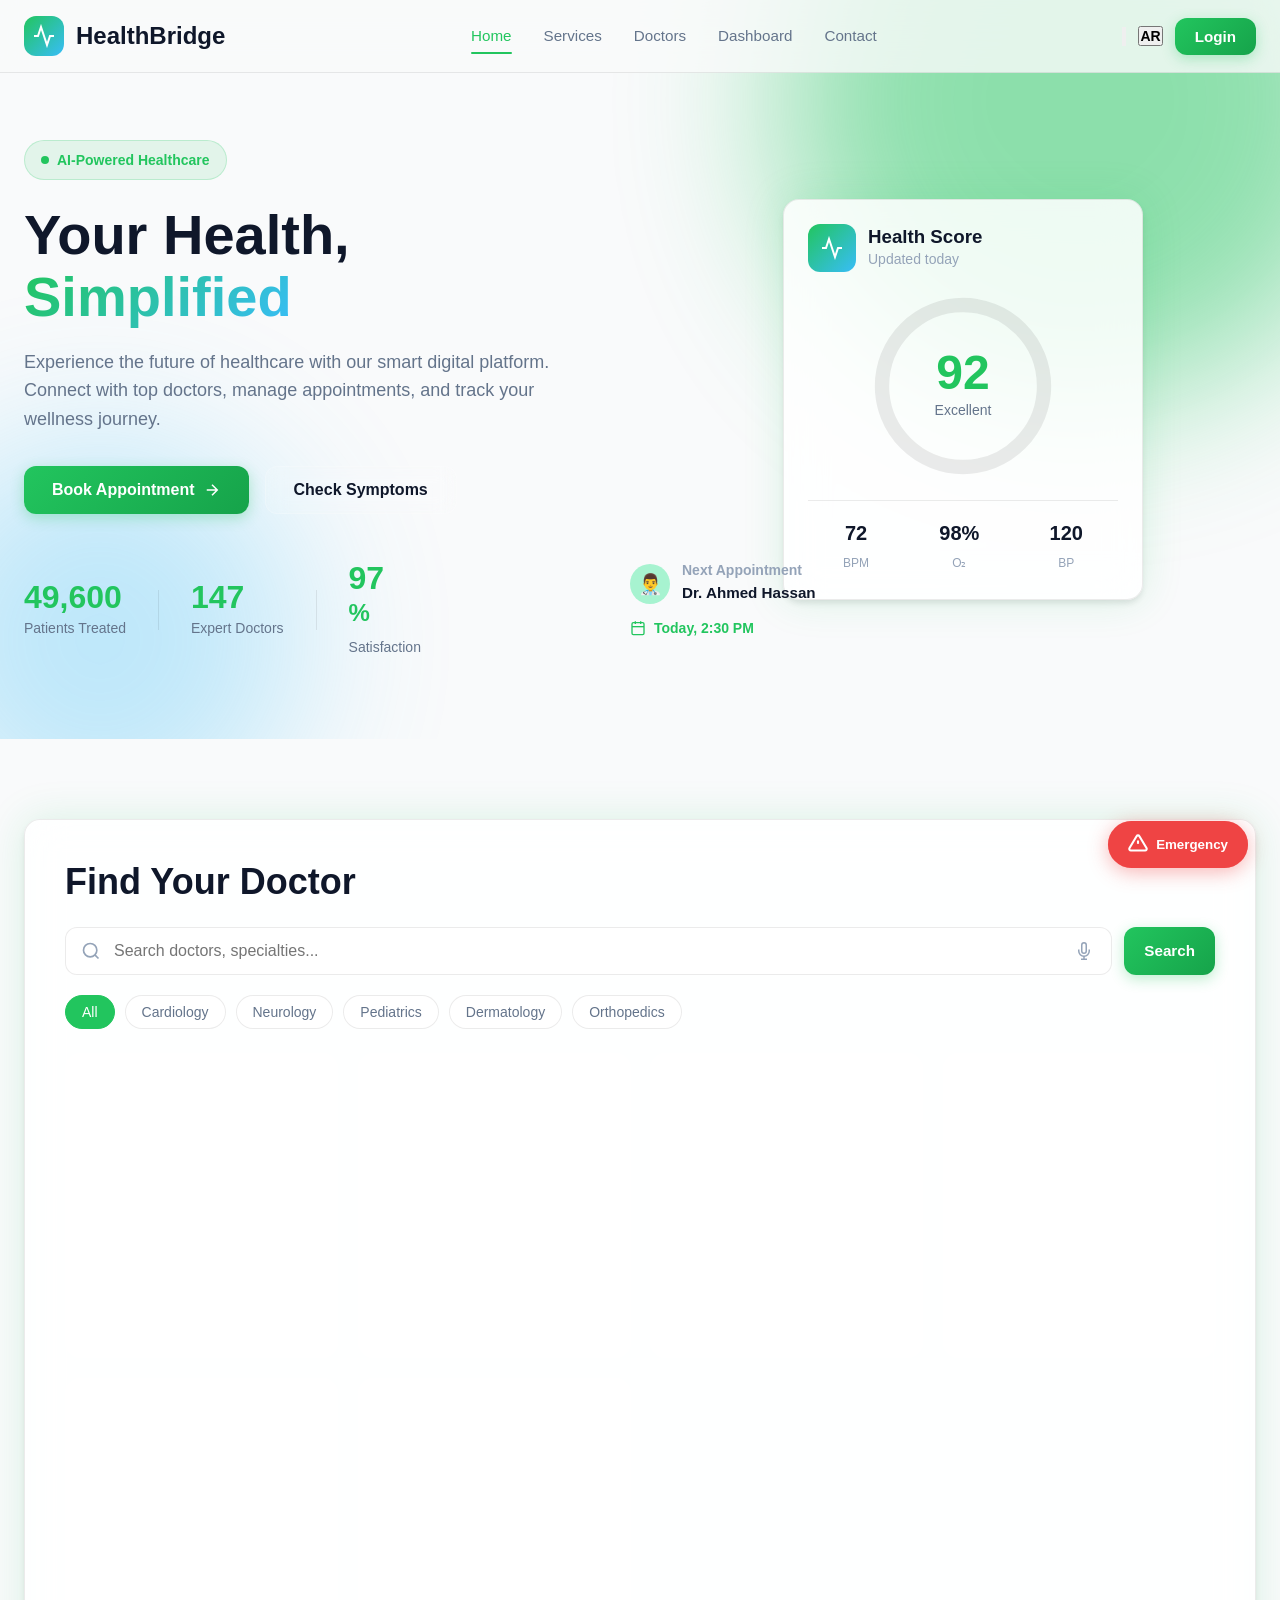
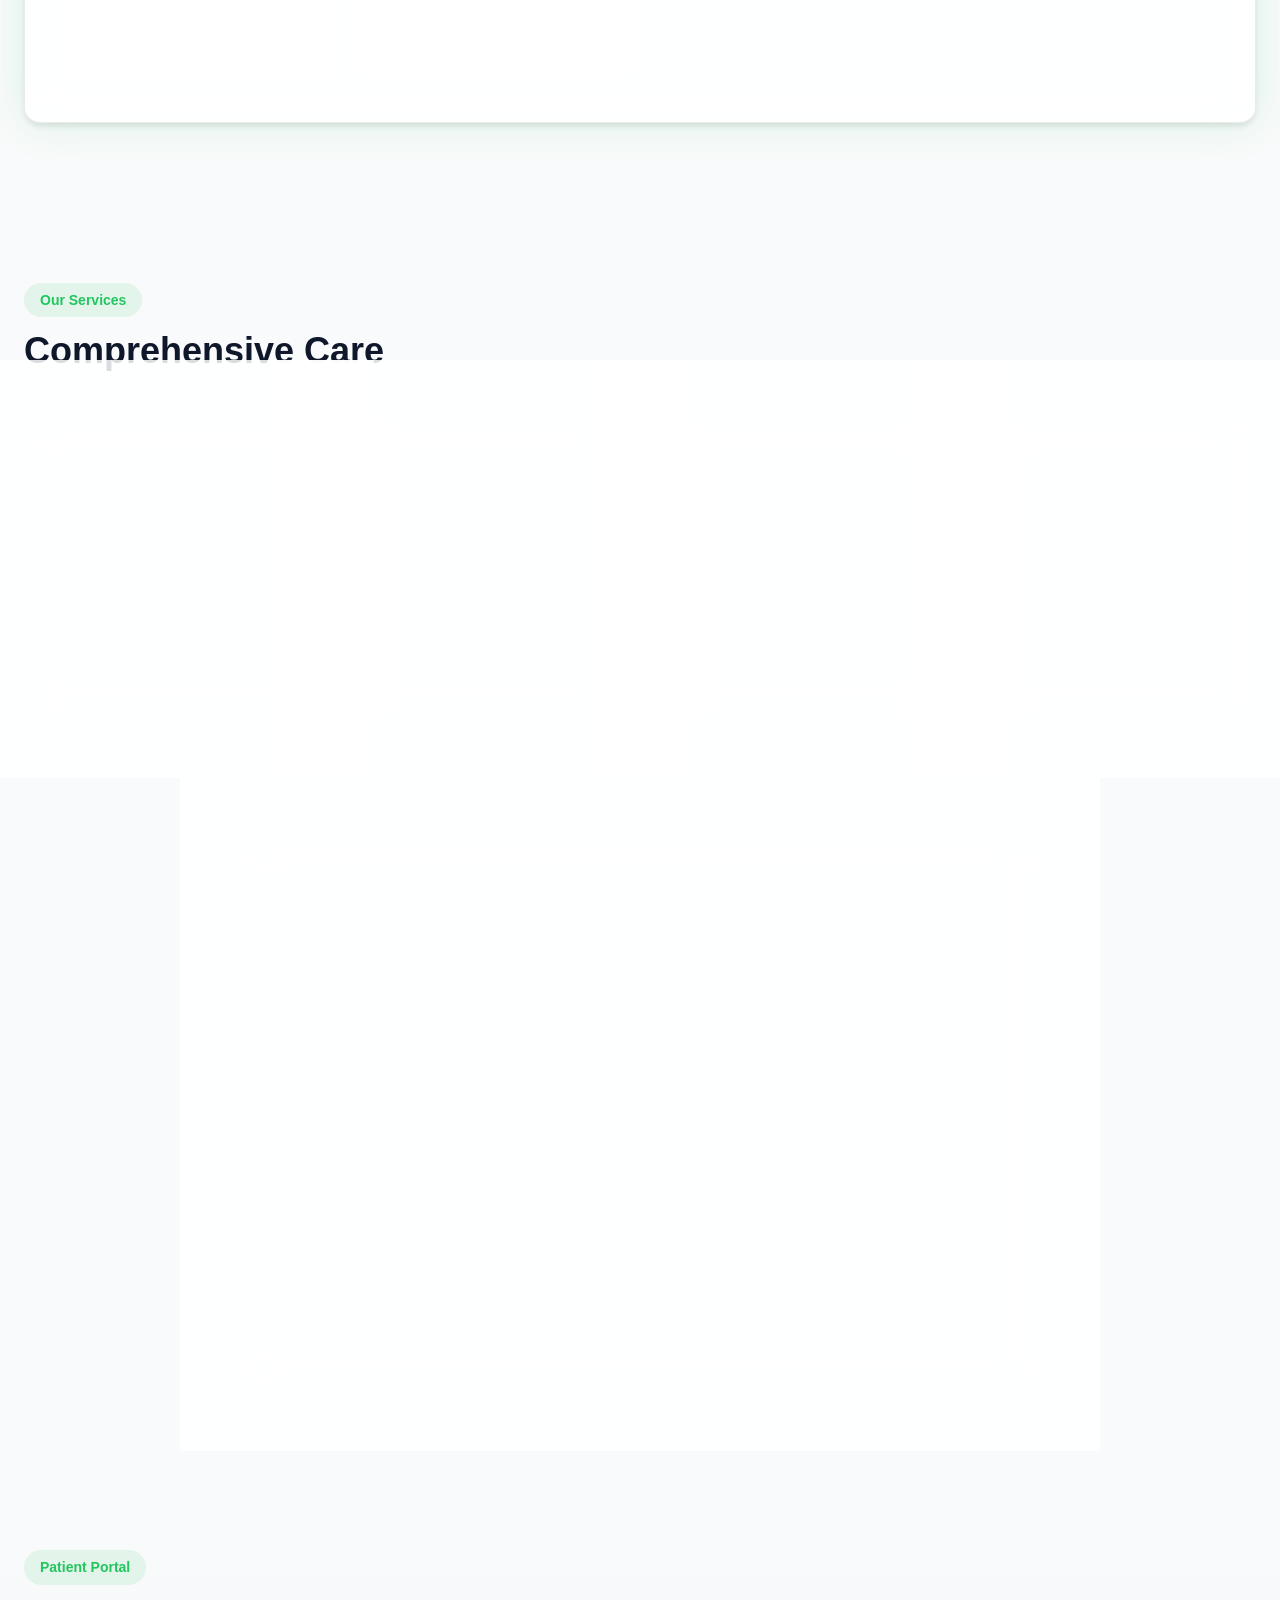
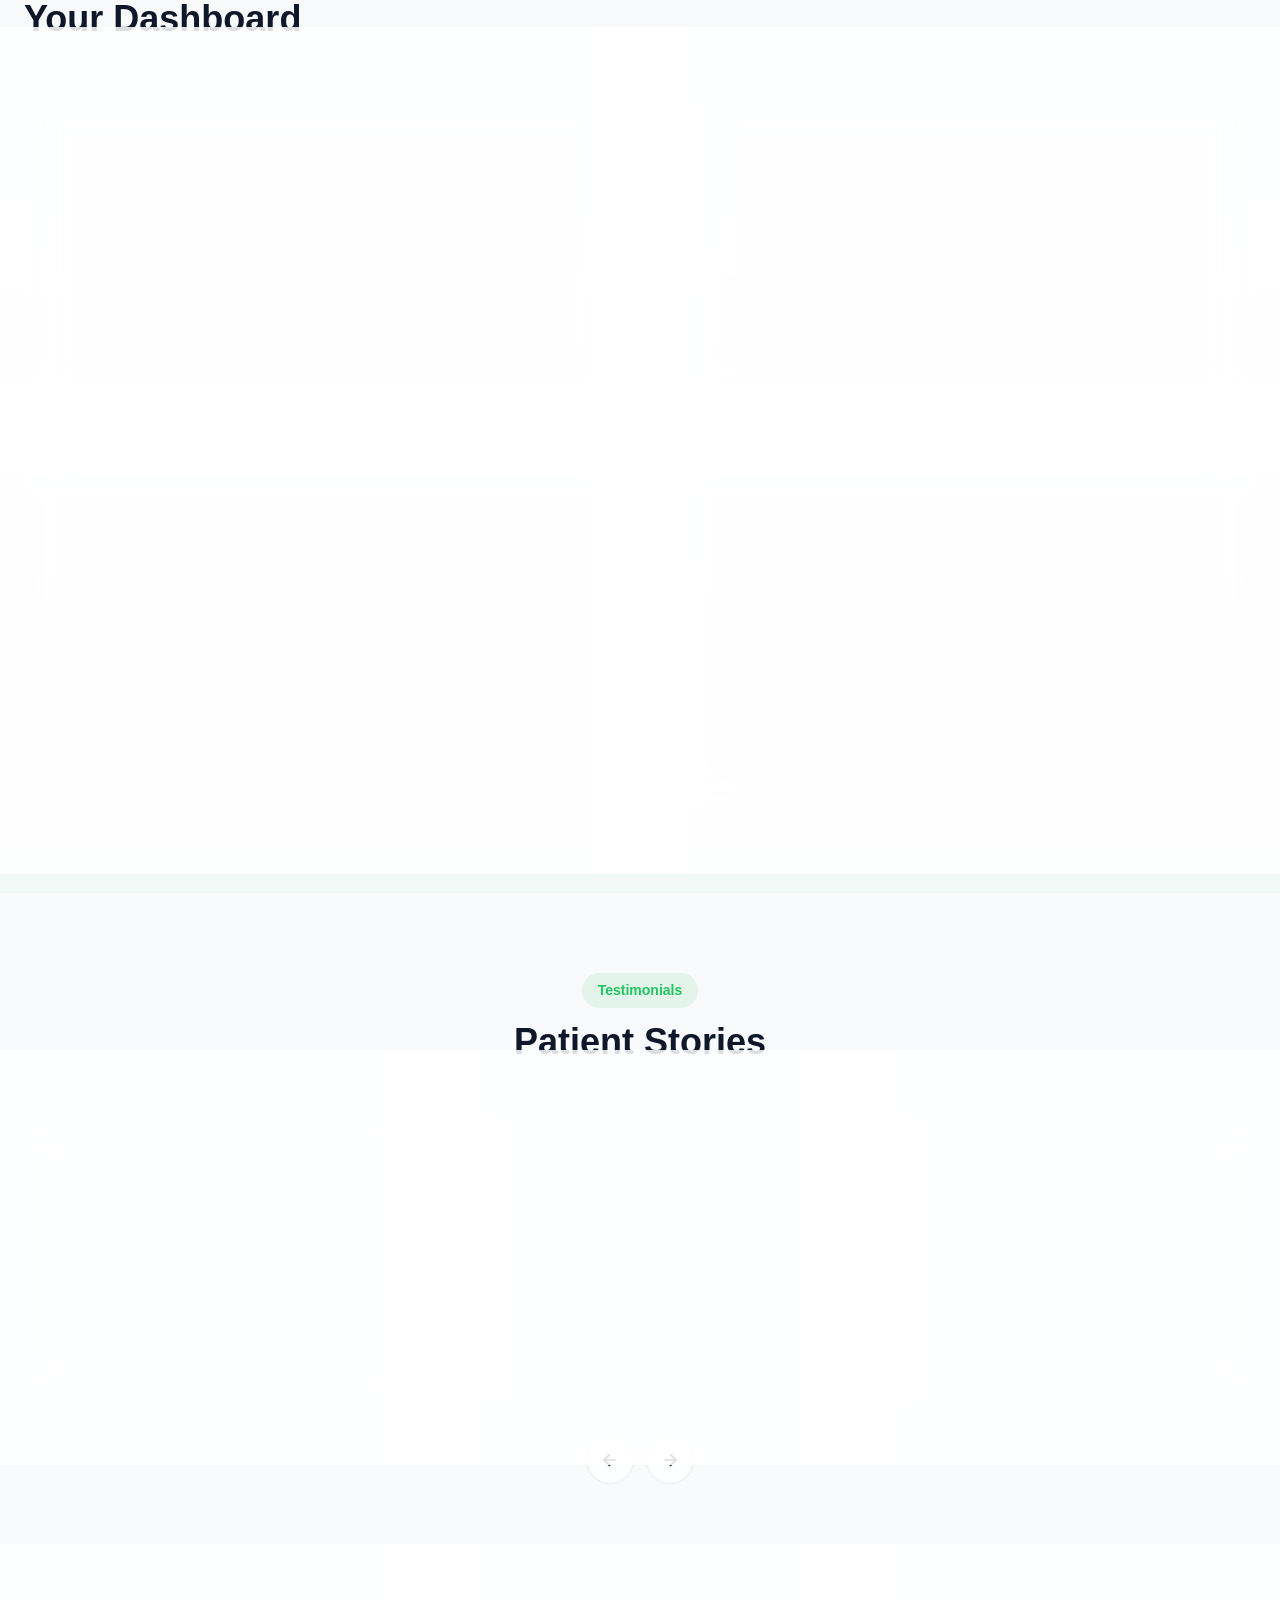
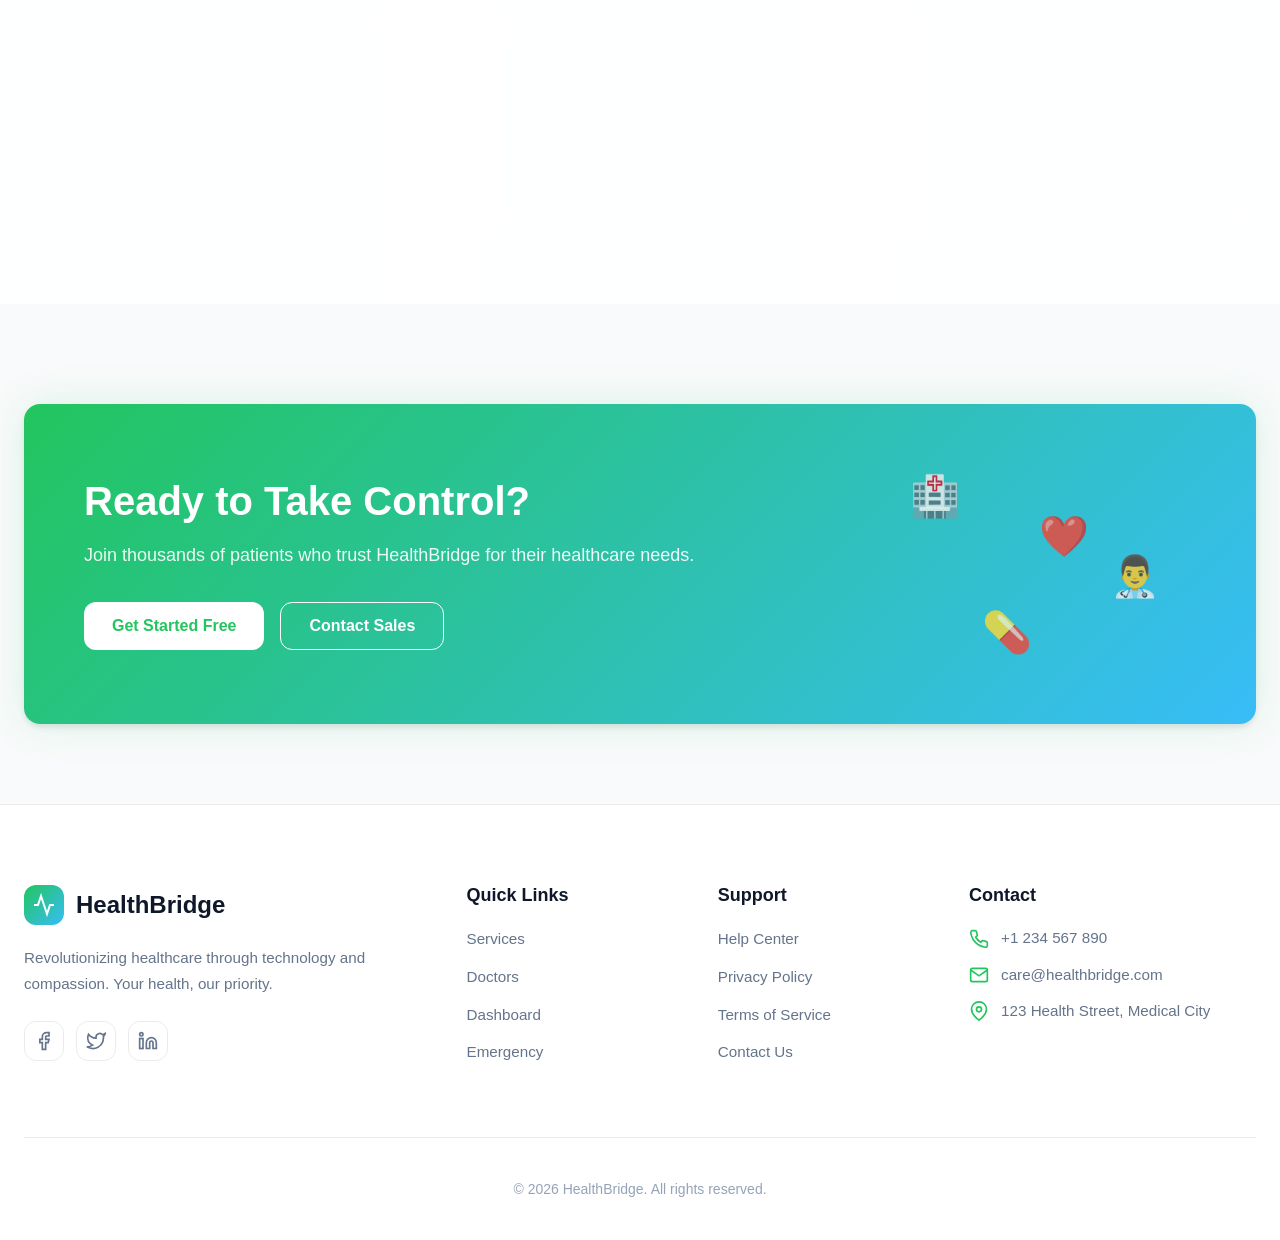
==== commit e187ba7c: "Update index.html" ====
--- a/index.html
+++ b/index.html
@@ -650,6 +650,6 @@
     <!-- Toast Notification -->
     <div class="toast-container" id="toastContainer"></div>
 
-    <script src="150.js"></script>
+    <script src="script.js"></script>
 </body>
-</html>+</html>
